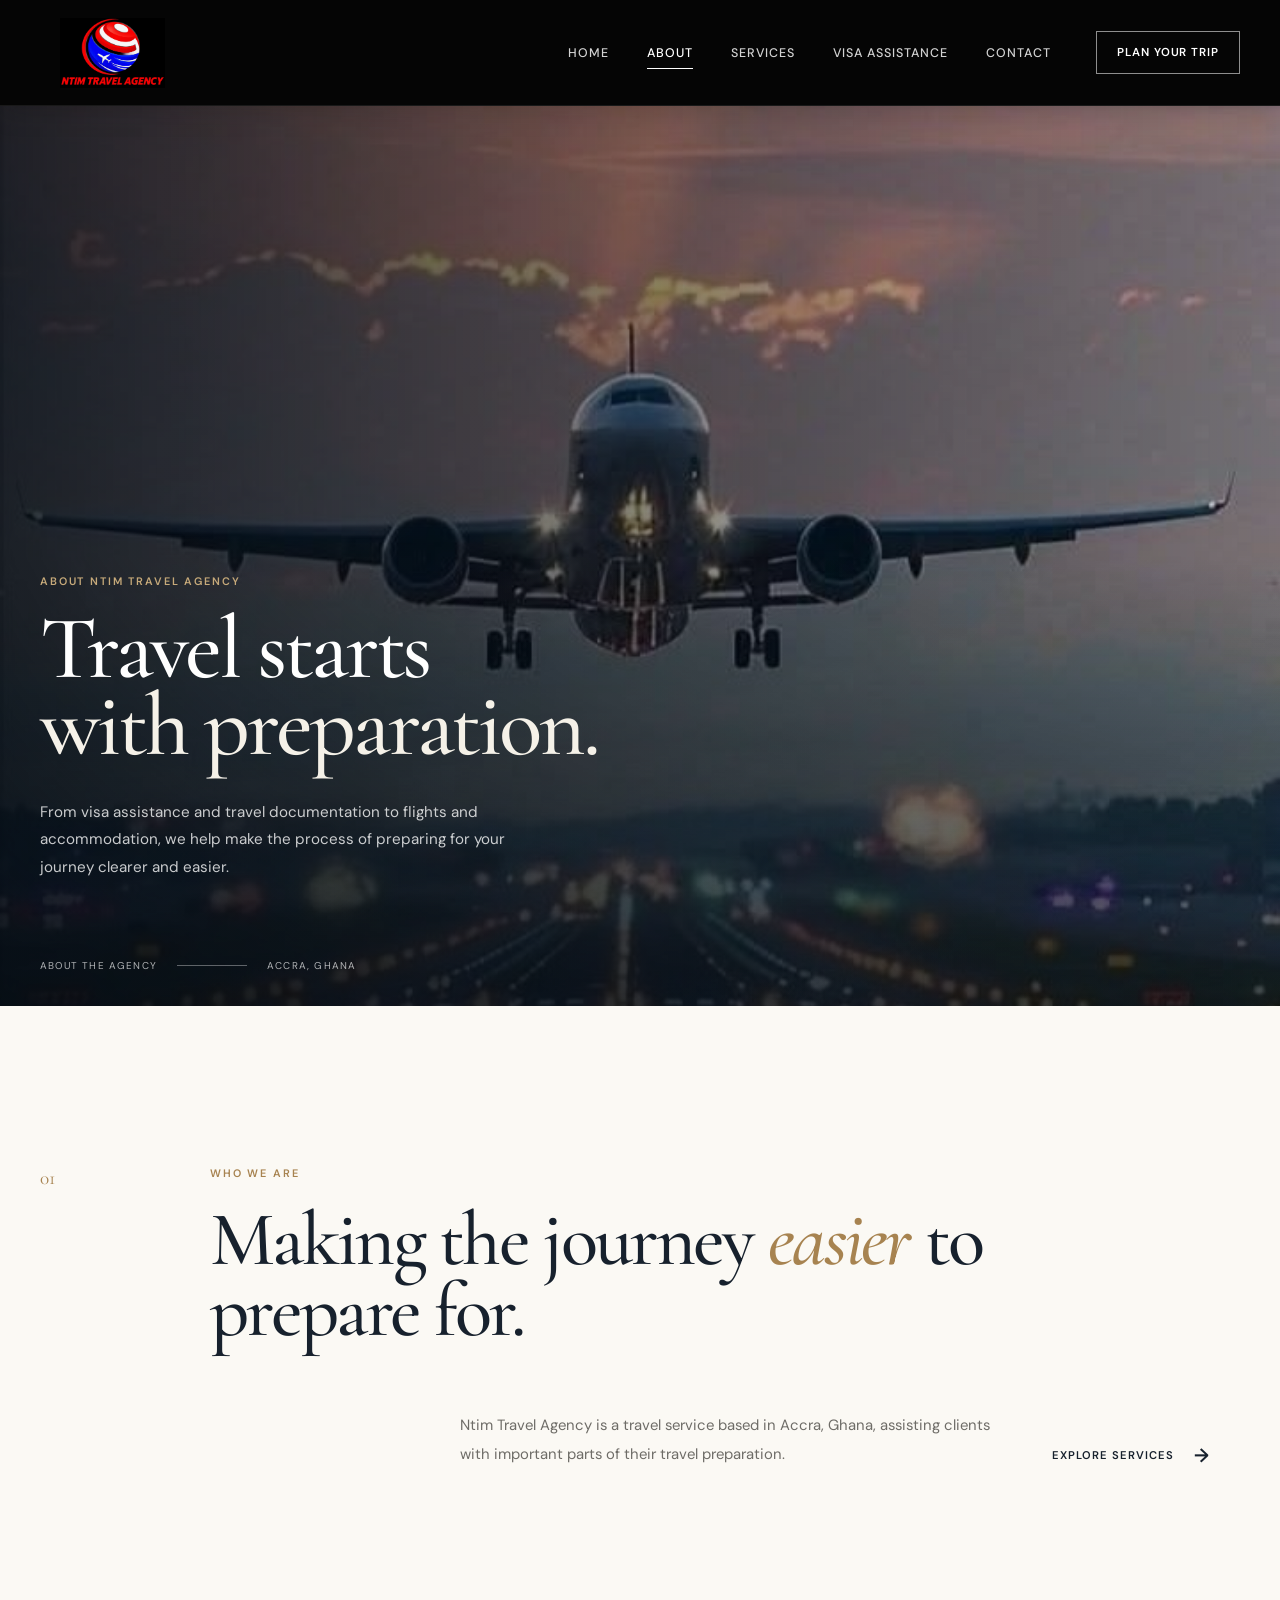
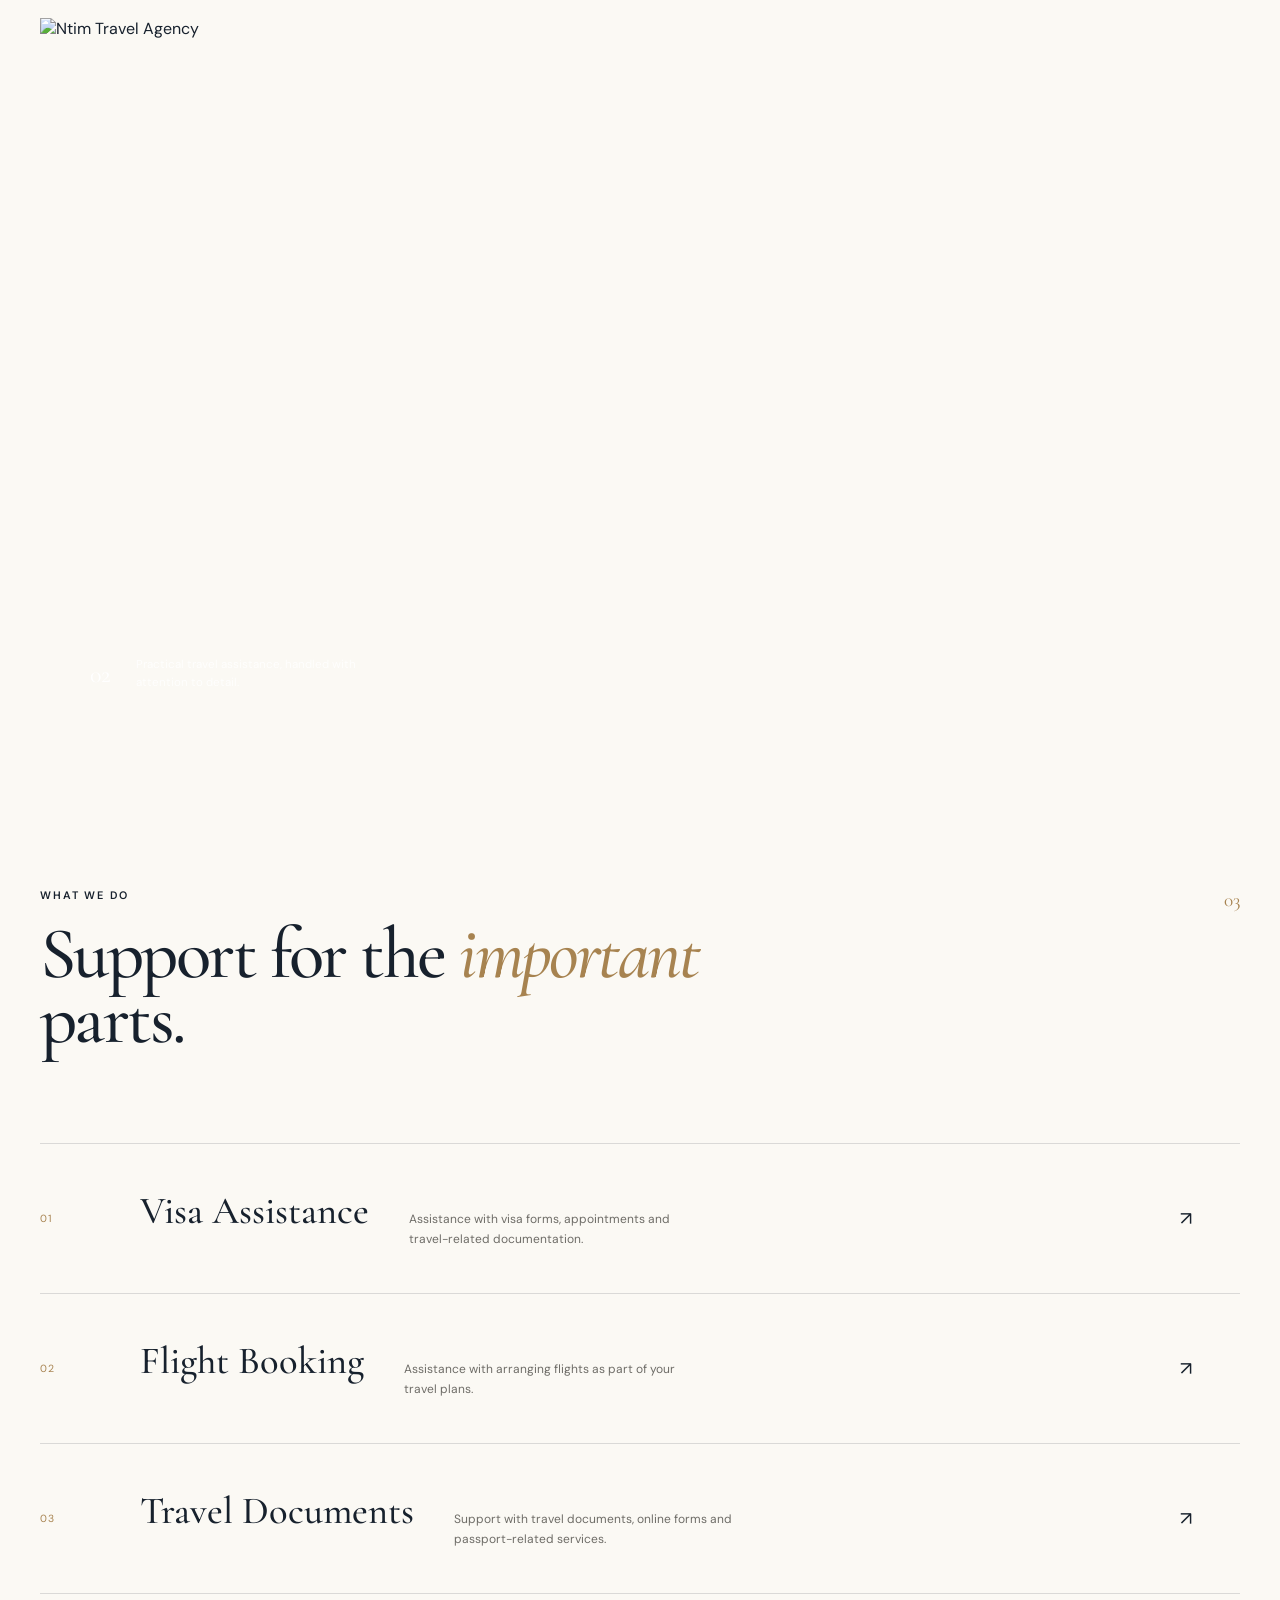
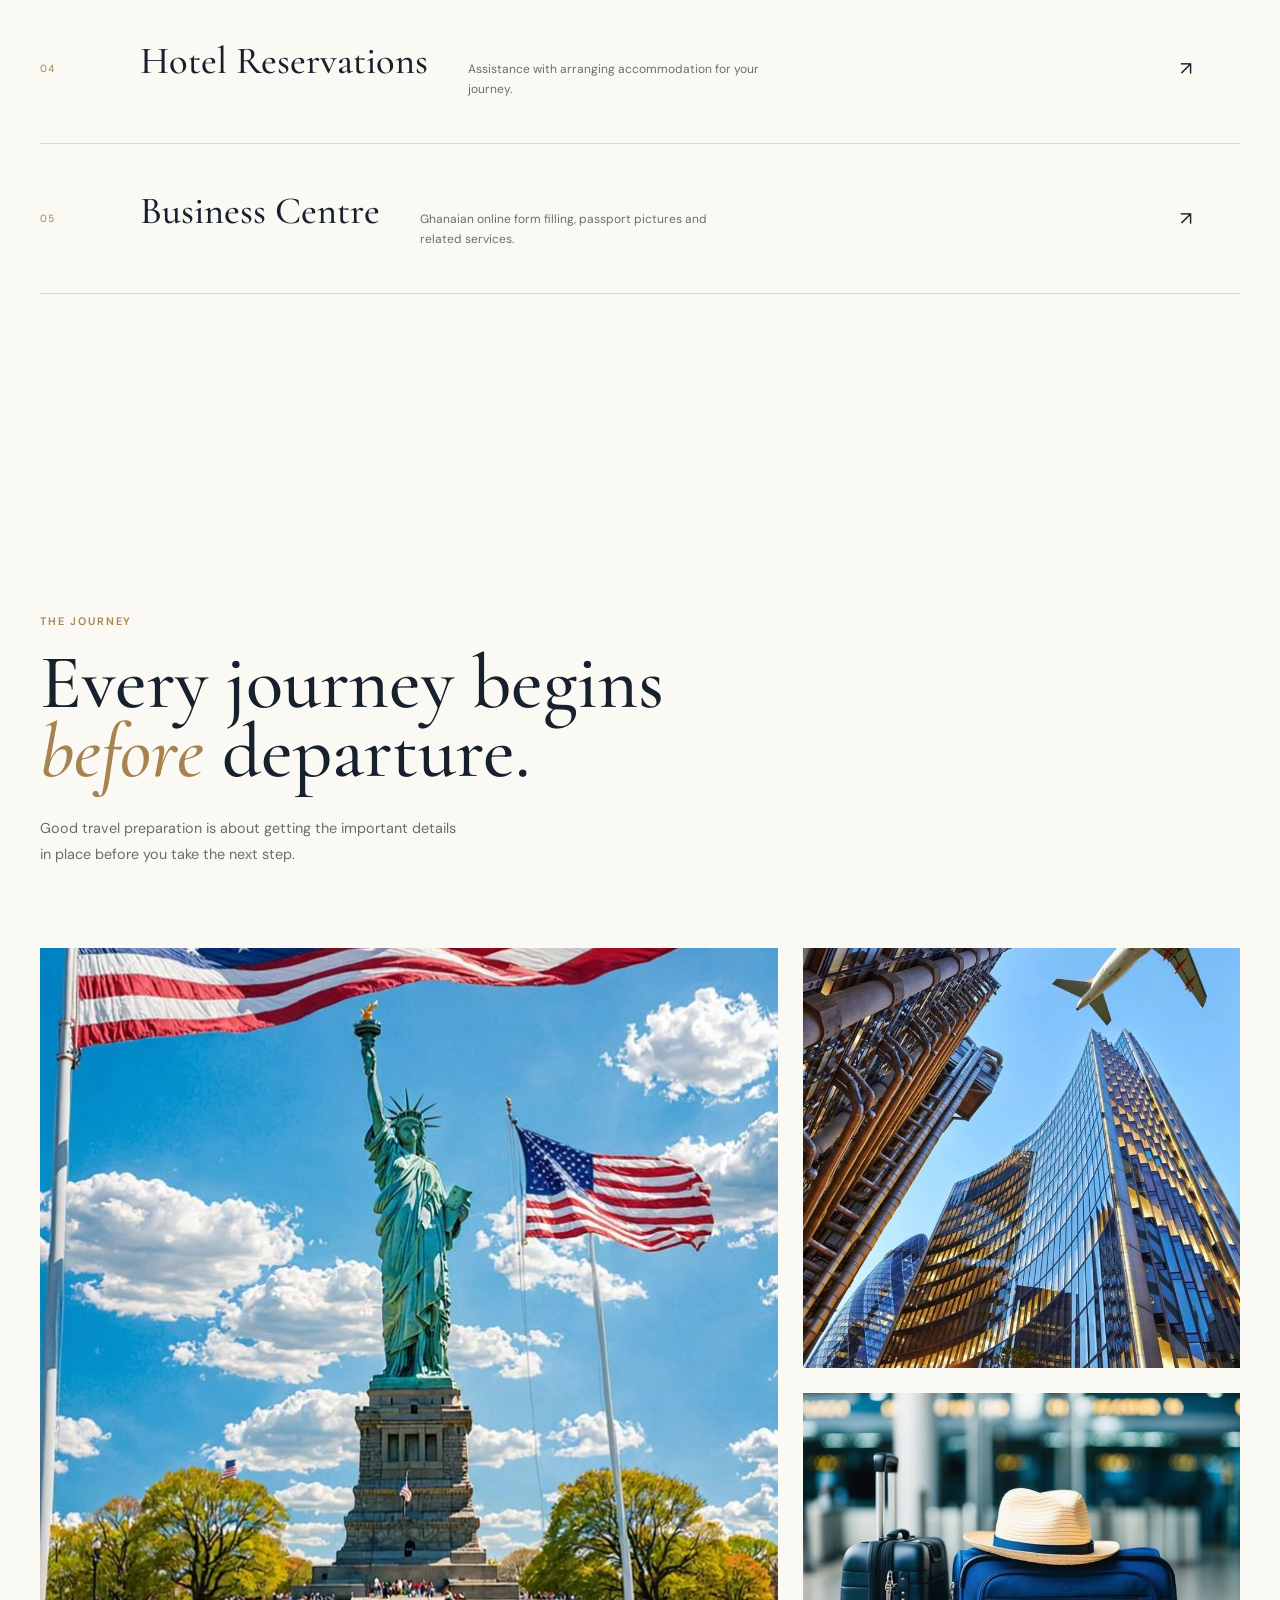
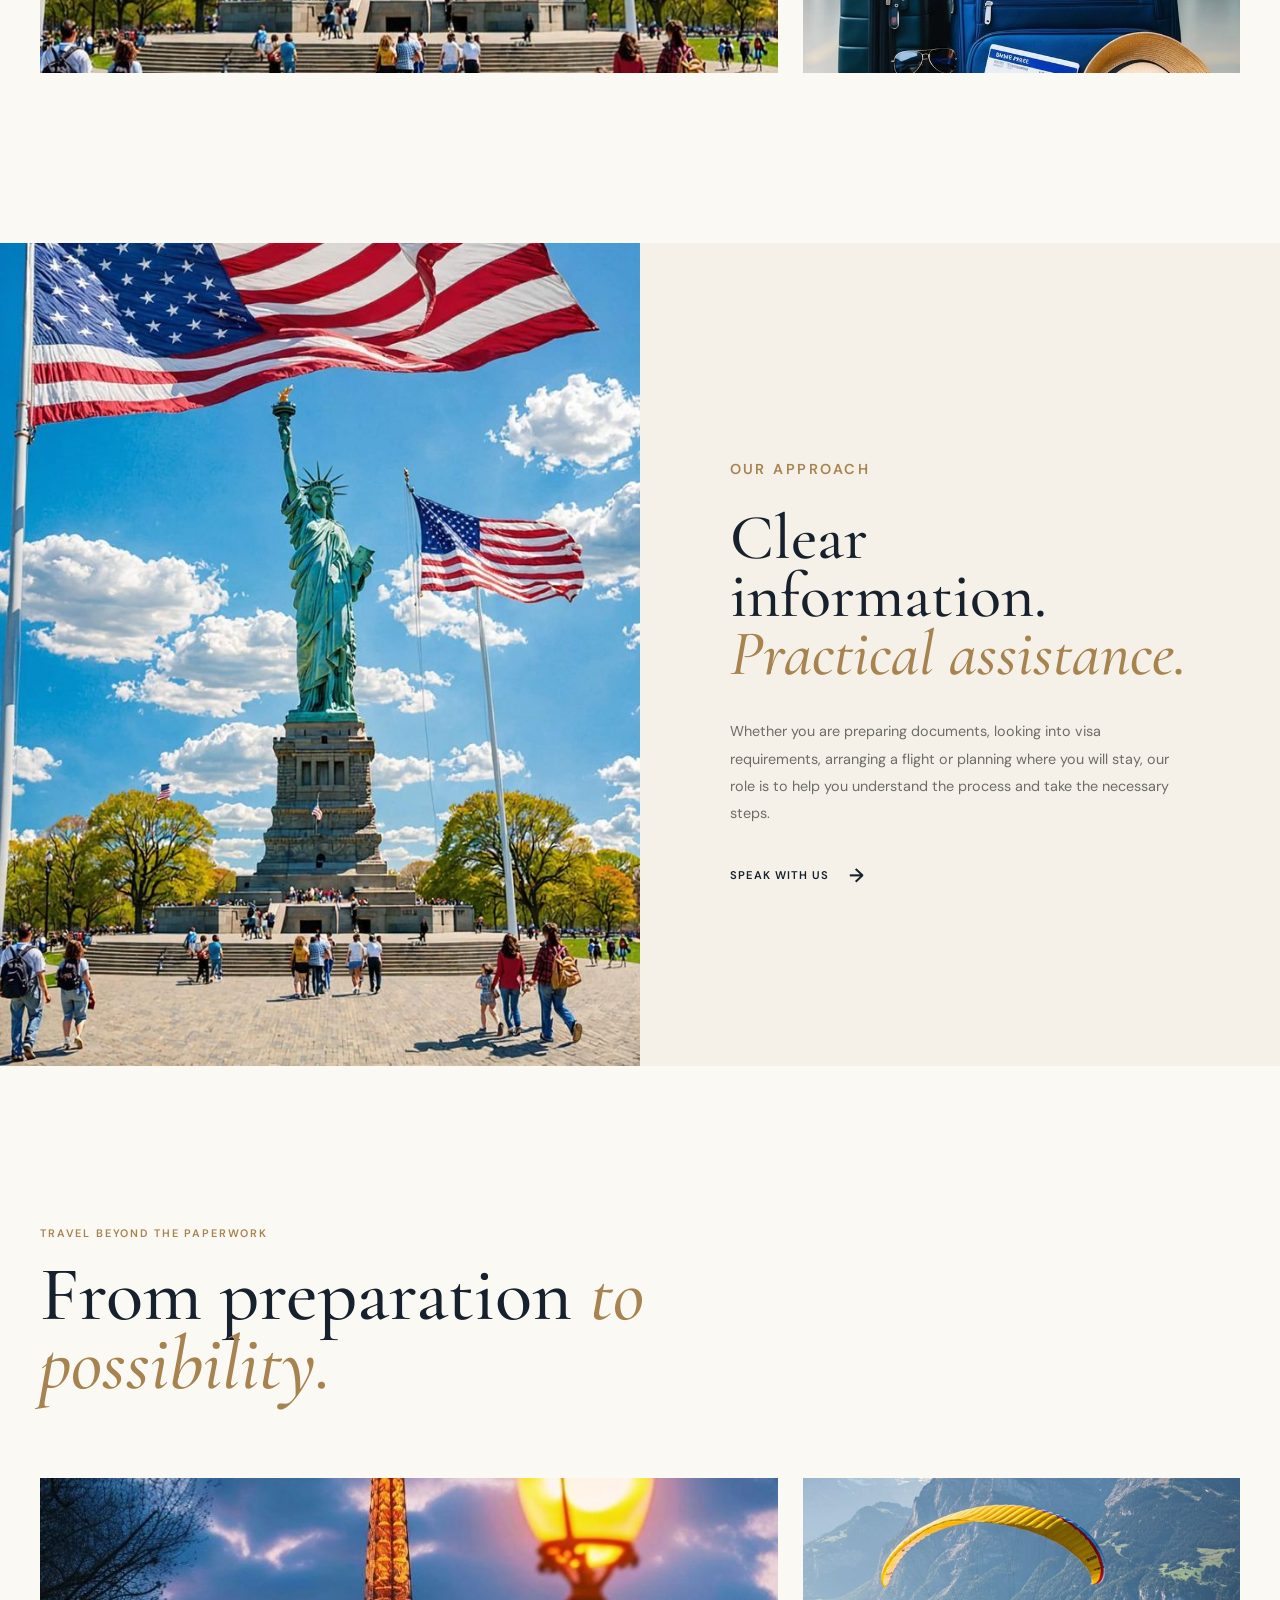
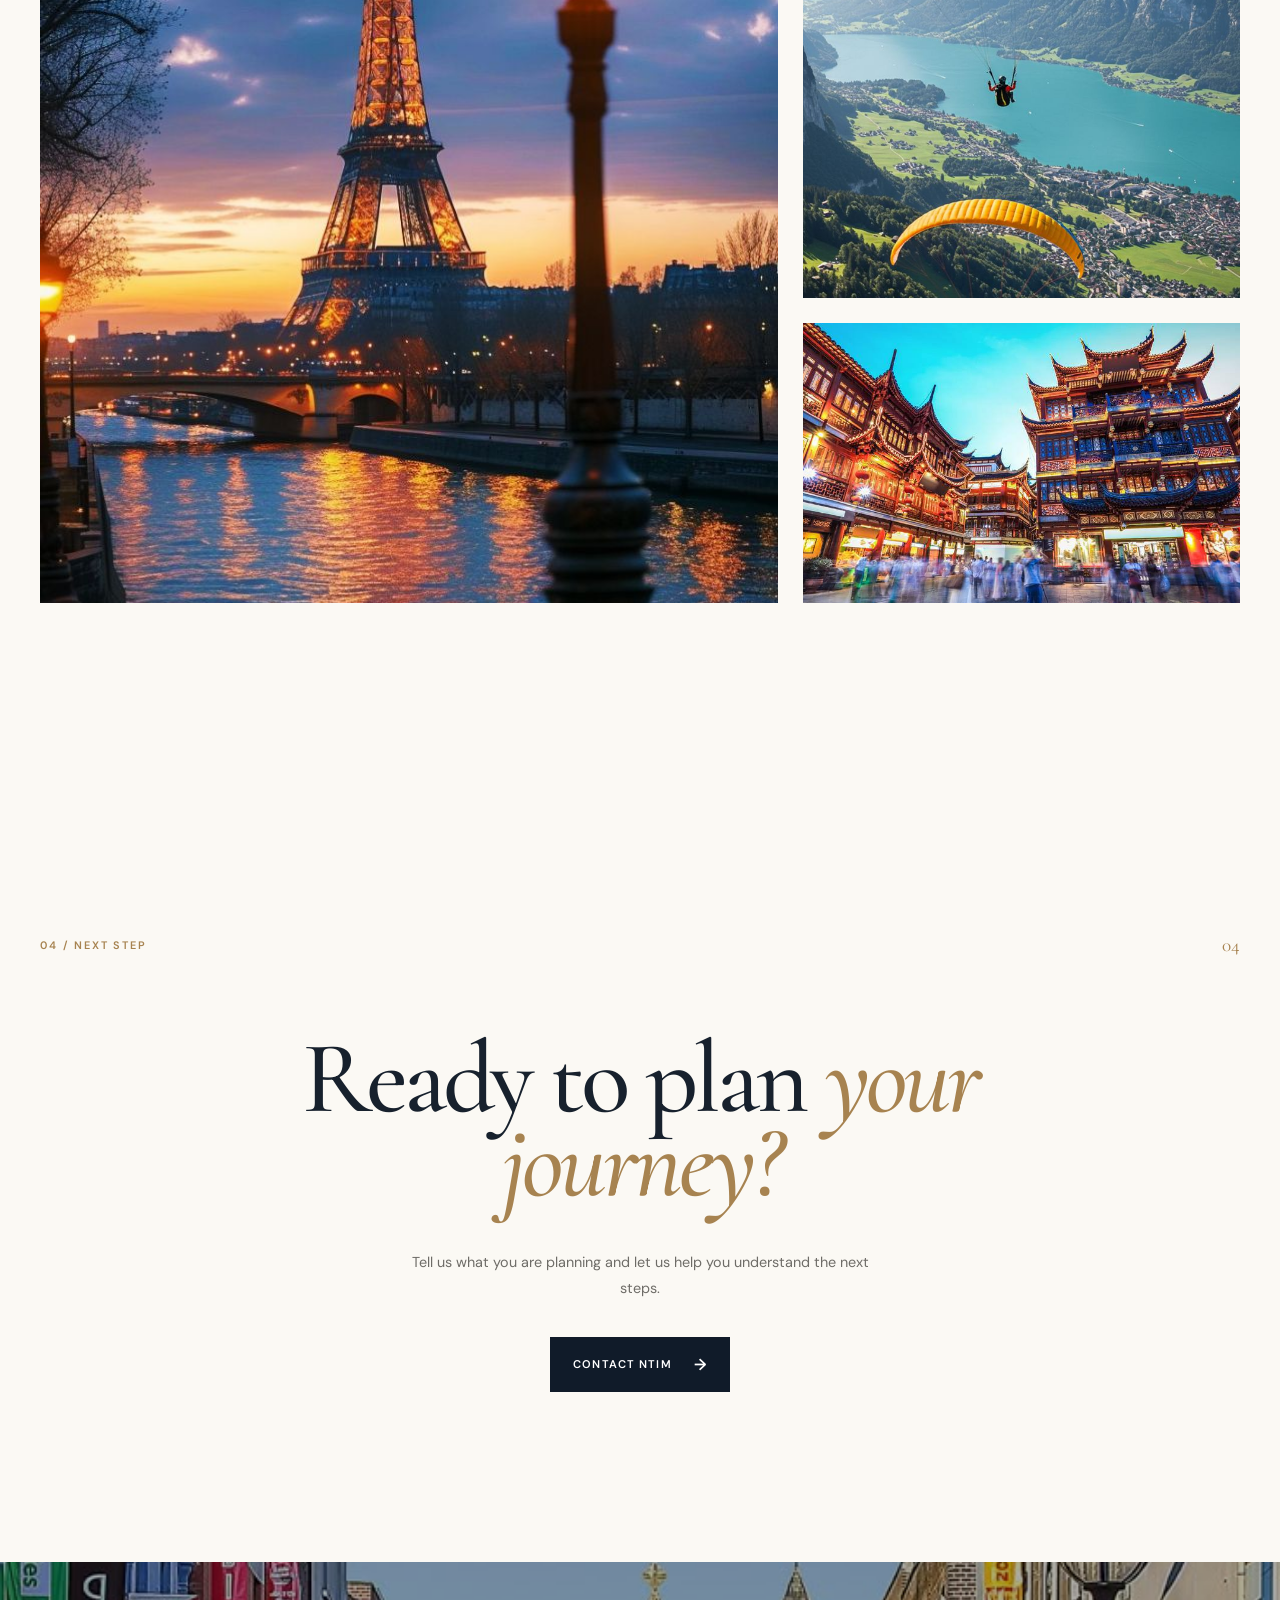
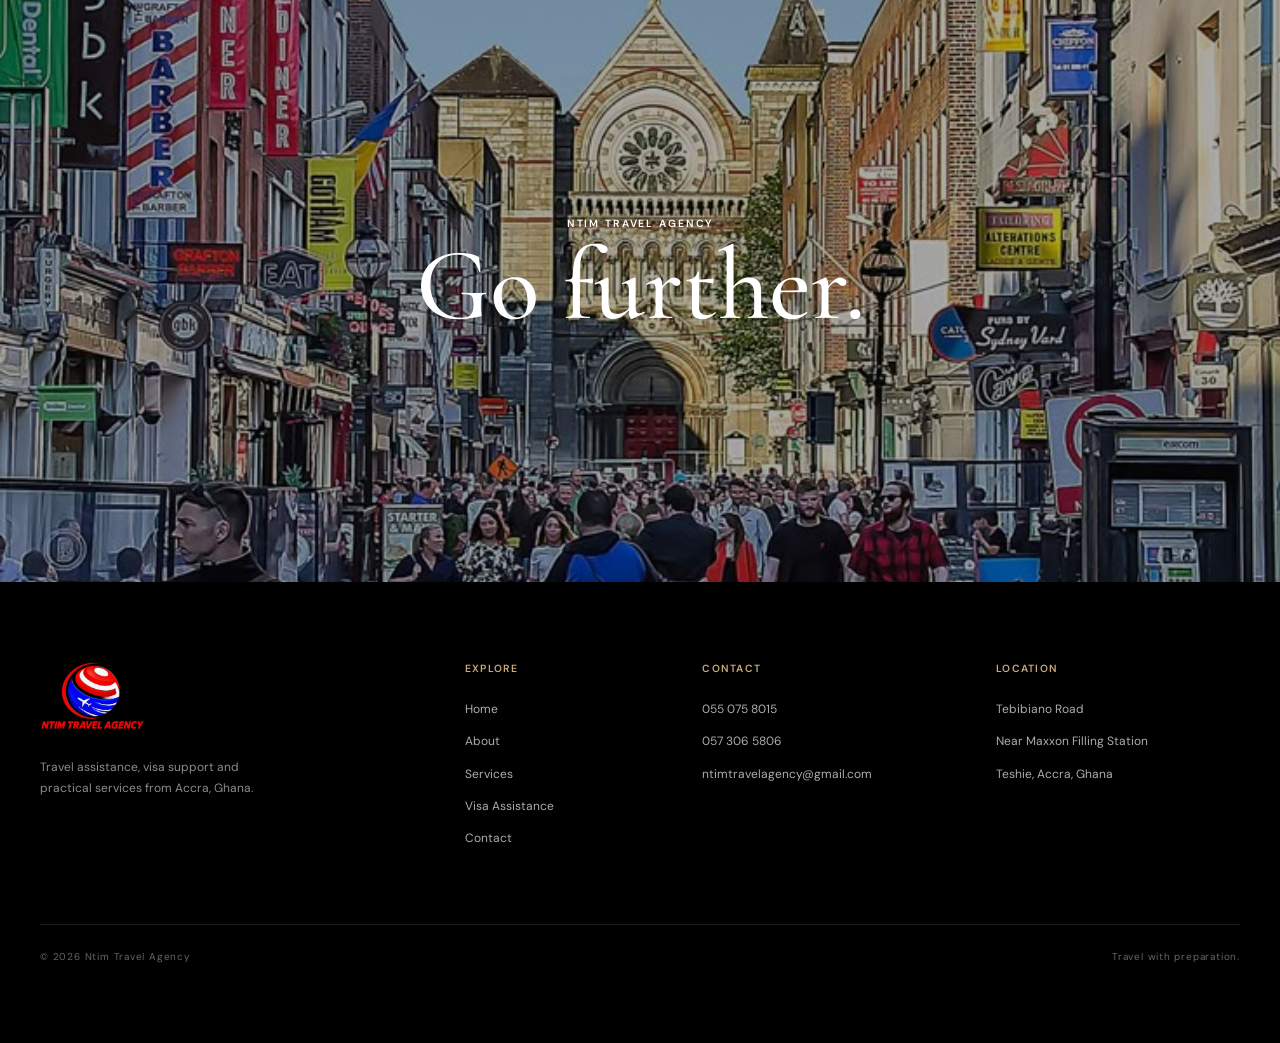
==== about.html @ acdc8b40 "COMMIT INITIAL COMMIT" ====
<!DOCTYPE html>
<html lang="en">
<head>
    <meta charset="UTF-8">
    <meta
        name="viewport"
        content="width=device-width, initial-scale=1.0"
    >

    <meta
        name="description"
        content="Learn more about Ntim Travel Agency and the travel, visa assistance and documentation services we provide from Accra, Ghana."
    >

    <title>About | Ntim Travel Agency</title>

    <!-- Google Fonts -->
    <link rel="preconnect" href="https://fonts.googleapis.com">
    <link rel="preconnect" href="https://fonts.gstatic.com" crossorigin>

    <link
        href="https://fonts.googleapis.com/css2?family=Cormorant+Garamond:ital,wght@0,400;0,500;0,600;1,400;1,500&family=DM+Sans:wght@400;500;600&display=swap"
        rel="stylesheet"
    >

    <link rel="stylesheet" href="style.css">
</head>

<body>

   

    <!-- =========================================
         HEADER
    ========================================== -->
    <header class="site-header">

        <div class="header-inner">

            <a href="index.html" class="brand">
                <img
                    src="images/logo.jpg"
                    alt="Ntim Travel Agency"
                >
            </a>

            <nav class="desktop-nav">

                <a href="index.html">
                    Home
                </a>

                <a href="about.html" class="active">
                    About
                </a>

                <a href="services.html">
                    Services
                </a>

                <a href="visa.html">
                    Visa Assistance
                </a>

                <a href="contact.html">
                    Contact
                </a>

            </nav>

            <a
                href="contact.html"
                class="header-cta"
            >
                Plan Your Trip
            </a>

            <button
                class="menu-toggle"
                type="button"
                aria-label="Open navigation"
            >
                <span></span>
                <span></span>
            </button>

        </div>


        <!-- MOBILE MENU -->
        <div class="mobile-menu">

            <div class="mobile-menu-top">

                <span>
                    NTIM TRAVEL AGENCY
                </span>

                <button
                    class="menu-close"
                    type="button"
                    aria-label="Close navigation"
                >
                    ×
                </button>

            </div>

            <nav>

                <a href="index.html">
                    Home
                </a>

                <a href="about.html" class="active">
                    About
                </a>

                <a href="services.html">
                    Services
                </a>

                <a href="visa.html">
                    Visa Assistance
                </a>

                <a href="contact.html">
                    Contact
                </a>

            </nav>

            <div class="mobile-menu-bottom">

                <span>
                    Accra, Ghana
                </span>

                <a href="tel:+233550758015">
                    055 075 8015
                </a>

            </div>

        </div>

    </header>


    <main>


        <!-- =========================================
             ABOUT HERO
        ========================================== -->
        <section class="hero about-hero">

            <div class="hero-image">

                <img
                    src="images/journey.jpg"
                    alt="Travel experience"
                >

            </div>

            <div class="hero-overlay"></div>

            <div class="hero-content">

                <p class="eyebrow">
                    ABOUT NTIM TRAVEL AGENCY
                </p>

                <h1>
                    Travel starts
                    <span>with preparation.</span>
                </h1>

                <p class="hero-description">
                    From visa assistance and travel documentation
                    to flights and accommodation, we help make
                    the process of preparing for your journey
                    clearer and easier.
                </p>

            </div>

            <div class="hero-footer">

                <span>
                    About the Agency
                </span>

                <div class="hero-line"></div>

                <span>
                    Accra, Ghana
                </span>

            </div>

        </section>


        <!-- =========================================
             INTRODUCTION
        ========================================== -->
        <section class="section intro">

            <div class="section-number">
                01
            </div>

            <div class="intro-content">

                <p class="eyebrow">
                    WHO WE ARE
                </p>

                <h2>
                    Making the journey
                    <em>easier</em> to prepare for.
                </h2>

                <div class="intro-bottom">

                    <p>
                        Ntim Travel Agency is a travel service
                        based in Accra, Ghana, assisting clients
                        with important parts of their travel
                        preparation.
                    </p>

                    <a
                        href="services.html"
                        class="arrow-link"
                    >
                        Explore Services
                        <span>→</span>
                    </a>

                </div>

            </div>

        </section>


        <!-- =========================================
             LARGE IMAGE
        ========================================== -->
        <section class="section">

            <div class="image-feature">

                <div class="image-feature-image">

                    <img
                        src="images/photo-02.jpg"
                        alt="Ntim Travel Agency"
                        loading="lazy"
                    >

                </div>

                <div class="image-feature-caption">

                    <span>
                        02
                    </span>

                    <p>
                        Practical travel assistance,
                        handled with attention to detail.
                    </p>

                </div>

            </div>

        </section>


        <!-- =========================================
             WHAT WE DO
        ========================================== -->
        <section class="section services-section">

            <div class="services-heading">

                <div>

                    <p class="eyebrow">
                        WHAT WE DO
                    </p>

                    <h2>
                        Support for the
                        <em>important</em> parts.
                    </h2>

                </div>

                <div class="section-number">
                    03
                </div>

            </div>


            <div class="services-list">


                <a
                    href="visa.html"
                    class="service-row"
                >

                    <span class="service-number">
                        01
                    </span>

                    <div class="service-name">

                        <h3>
                            Visa Assistance
                        </h3>

                        <p>
                            Assistance with visa forms,
                            appointments and travel-related
                            documentation.
                        </p>

                    </div>

                    <span class="service-arrow">
                        ↗
                    </span>

                </a>


                <a
                    href="services.html"
                    class="service-row"
                >

                    <span class="service-number">
                        02
                    </span>

                    <div class="service-name">

                        <h3>
                            Flight Booking
                        </h3>

                        <p>
                            Assistance with arranging flights
                            as part of your travel plans.
                        </p>

                    </div>

                    <span class="service-arrow">
                        ↗
                    </span>

                </a>


                <a
                    href="services.html"
                    class="service-row"
                >

                    <span class="service-number">
                        03
                    </span>

                    <div class="service-name">

                        <h3>
                            Travel Documents
                        </h3>

                        <p>
                            Support with travel documents,
                            online forms and passport-related
                            services.
                        </p>

                    </div>

                    <span class="service-arrow">
                        ↗
                    </span>

                </a>


                <a
                    href="services.html"
                    class="service-row"
                >

                    <span class="service-number">
                        04
                    </span>

                    <div class="service-name">

                        <h3>
                            Hotel Reservations
                        </h3>

                        <p>
                            Assistance with arranging
                            accommodation for your journey.
                        </p>

                    </div>

                    <span class="service-arrow">
                        ↗
                    </span>

                </a>


                <a
                    href="services.html"
                    class="service-row"
                >

                    <span class="service-number">
                        05
                    </span>

                    <div class="service-name">

                        <h3>
                            Business Centre
                        </h3>

                        <p>
                            Ghanaian online form filling,
                            passport pictures and related
                            services.
                        </p>

                    </div>

                    <span class="service-arrow">
                        ↗
                    </span>

                </a>

            </div>

        </section>


        <!-- =========================================
             PHOTO STORY
        ========================================== -->
        <section class="section photo-story">

            <div class="photo-story-heading">

                <p class="eyebrow">
                    THE JOURNEY
                </p>

                <h2>
                    Every journey begins
                    <em>before</em> departure.
                </h2>

                <p>
                    Good travel preparation is about getting
                    the important details in place before you
                    take the next step.
                </p>

            </div>


            <div class="photo-grid">

                <div class="photo-item photo-large">

                    <img
                        src="images/destination.jpg"
                        alt="Travel destination"
                        loading="lazy"
                    >

                </div>


                <div class="photo-item photo-wide">

                    <img
                        src="images/aesthetic plabe.jpg"
                        alt="Travel experience"
                        loading="lazy"
                    >

                </div>


                <div class="photo-item">

                    <img
                        src="images/preparation.jpg"
                        alt="Travel preparation"
                        loading="lazy"
                    >

                </div>

            </div>

        </section>


        <!-- =========================================
             AGENCY STORY
        ========================================== -->
        <section class="about-strip">

            <div class="about-strip-image">

                <img
                    src="images/destination.jpg"
                    alt="Travel destination"
                    loading="lazy"
                >

            </div>

            <div class="about-strip-content">

                <p class="eyebrow">
                    OUR APPROACH
                </p>

                <h2>
                    Clear information.
                    <em>Practical assistance.</em>
                </h2>

                <p>
                    Whether you are preparing documents,
                    looking into visa requirements, arranging
                    a flight or planning where you will stay,
                    our role is to help you understand the
                    process and take the necessary steps.
                </p>

                <a
                    href="contact.html"
                    class="arrow-link"
                >
                    Speak With Us
                    <span>→</span>
                </a>

            </div>

        </section>


        <!-- =========================================
             MORE PHOTOGRAPHY
        ========================================== -->
        <section class="section photo-story">

            <div class="photo-story-heading">

                <p class="eyebrow">
                    TRAVEL BEYOND THE PAPERWORK
                </p>

                <h2>
                    From preparation
                    <em>to possibility.</em>
                </h2>

            </div>


            <div class="photo-grid">

                <div class="photo-item photo-large">

                    <img
                        src="images/france dest.jpg"
                        alt="Travel destination"
                        loading="lazy"
                    >

                </div>


                <div class="photo-item photo-wide">

                    <img
                        src="images/Adventure Sports exp.jpg"
                        alt="Travel experience"
                        loading="lazy"
                    >

                </div>


                <div class="photo-item">

                    <img
                        src="images/china.jpg"
                        alt="Travel destination"
                        loading="lazy"
                    >

                </div>

            </div>

        </section>


        <!-- =========================================
             CONTACT CTA
        ========================================== -->
        <section class="section contact-cta">

            <div class="contact-cta-top">

                <p class="eyebrow">
                    04 / NEXT STEP
                </p>

                <div class="section-number">
                    04
                </div>

            </div>

            <h2>
                Ready to plan
                <em>your journey?</em>
            </h2>

            <p>
                Tell us what you are planning and let us
                help you understand the next steps.
            </p>

            <a
                href="contact.html"
                class="button button-dark"
            >
                Contact Ntim
                <span>→</span>
            </a>

        </section>


        <!-- =========================================
             FINAL IMAGE
        ========================================== -->
        <section class="final-image">

            <img
                src="images/dest streets.jpg"
                alt="Travel destination"
                loading="lazy"
            >

            <div class="final-image-text">

                <span>
                    NTIM TRAVEL AGENCY
                </span>

                <strong>
                    Go further.
                </strong>

            </div>

        </section>

    </main>


    <!-- =========================================
         FOOTER
    ========================================== -->
    <footer class="site-footer">

        <div class="footer-main">


            <div class="footer-brand">

                <img
                    src="images/logo.jpg"
                    alt="Ntim Travel Agency"
                >

                <p>
                    Travel assistance, visa support and
                    practical services from Accra, Ghana.
                </p>

            </div>


            <div class="footer-column">

                <span>
                    Explore
                </span>

                <a href="index.html">
                    Home
                </a>

                <a href="about.html">
                    About
                </a>

                <a href="services.html">
                    Services
                </a>

                <a href="visa.html">
                    Visa Assistance
                </a>

                <a href="contact.html">
                    Contact
                </a>

            </div>


            <div class="footer-column">

                <span>
                    Contact
                </span>

                <a href="tel:+233550758015">
                    055 075 8015
                </a>

                <a href="tel:+233573065806">
                    057 306 5806
                </a>

                <a href="mailto:ntimtravelagency@gmail.com">
                    ntimtravelagency@gmail.com
                </a>

            </div>


            <div class="footer-column">

                <span>
                    Location
                </span>

                <p>
                    Tebibiano Road
                </p>

                <p>
                    Near Maxxon Filling Station
                </p>

                <p>
                    Teshie, Accra, Ghana
                </p>

            </div>

        </div>


        <div class="footer-bottom">

            <span>
                © 2026 Ntim Travel Agency
            </span>

            <span>
                Travel with preparation.
            </span>

        </div>

    </footer>


    <script src="script.js"></script>

</body>
</html>
---- style.css ----
/* =========================================================
   NTIM TRAVEL AGENCY
   CUSTOM EDITORIAL TRAVEL WEBSITE
========================================================= */


/* =========================================================
   ROOT
========================================================= */

:root {
    --navy: #101b29;
    --deep-navy: #07101b;

    --ivory: #f5f1e8;
    --cream: #fbf9f4;
    --white: #ffffff;

    --bronze: #a78350;
    --bronze-light: #c7aa7a;

    --text: #17212d;
    --muted: #6e6c67;

    --line: rgba(16, 27, 41, 0.14);

    --serif: "Cormorant Garamond", serif;
    --sans: "DM Sans", sans-serif;

    --container: 1280px;
}


/* =========================================================
   RESET
========================================================= */

* {
    margin: 0;
    padding: 0;
    box-sizing: border-box;
}

html {
    scroll-behavior: smooth;
}

body {
    font-family: var(--sans);
    background: var(--cream);
    color: var(--text);
    overflow-x: hidden;
}

body.menu-open {
    overflow: hidden;
}

img {
    display: block;
    width: 100%;
}

a {
    color: inherit;
    text-decoration: none;
}

button {
    font: inherit;
}

::selection {
    background: var(--navy);
    color: var(--white);
}


/* =========================================================
   PAGE LOADER
========================================================= */

.page-loader {
    position: fixed;
    inset: 0;
    z-index: 9999;

    display: grid;
    place-items: center;

    background: var(--navy);
    color: var(--white);

    transition:
        opacity 0.7s ease,
        visibility 0.7s ease;
}

.page-loader.hide {
    opacity: 0;
    visibility: hidden;
}

.loader-mark {
    font-family: var(--serif);
    font-size: 5rem;
    font-weight: 500;
}


/* =========================================================
   HEADER
========================================================= */

.site-header {
    position: sticky;
    top: 0;
    left: 0;

    width: 100%;
    z-index: 1000;

    background: #050505;
    color: var(--white);

    border-bottom: 1px solid rgba(255, 255, 255, 0.08);

    box-shadow:
        0 6px 25px rgba(0, 0, 0, 0.15);
}

.header-inner {
    width: min(
        calc(100% - 80px),
        var(--container)
    );

    min-height: 105px;

    margin: auto;

    display: flex;
    align-items: center;
    justify-content: space-between;
}


/* =========================================================
   BRAND / LOGO
========================================================= */

.brand {
    width: 145px;
    display: block;
    flex-shrink: 0;
}

.brand img {
    width: 100%;
    height: auto;
    max-height: 70px;
    object-fit: contain;
}


/* =========================================================
   DESKTOP NAVIGATION
========================================================= */

.desktop-nav {
    display: flex;
    align-items: center;

    gap: 38px;

    margin-left: auto;
    margin-right: 45px;
}

.desktop-nav a {
    position: relative;

    font-size: 0.78rem;
    font-weight: 500;

    letter-spacing: 0.08em;
    text-transform: uppercase;

    opacity: 0.82;

    transition: opacity 0.3s ease;
}

.desktop-nav a::after {
    content: "";

    position: absolute;

    left: 0;
    bottom: -8px;

    width: 0;
    height: 1px;

    background: var(--white);

    transition: width 0.3s ease;
}

.desktop-nav a:hover,
.desktop-nav a.active {
    opacity: 1;
}

.desktop-nav a:hover::after,
.desktop-nav a.active::after {
    width: 100%;
}


/* =========================================================
   HEADER CTA
========================================================= */

.header-cta {
    border: 1px solid rgba(255, 255, 255, 0.55);

    padding: 13px 20px;

    font-size: 0.72rem;
    font-weight: 600;

    letter-spacing: 0.08em;
    text-transform: uppercase;

    white-space: nowrap;

    transition:
        background 0.3s ease,
        color 0.3s ease;
}

.header-cta:hover {
    background: var(--white);
    color: var(--navy);
}


/* =========================================================
   HAMBURGER BUTTON
========================================================= */

.menu-toggle {
    display: none;

    width: 40px;
    height: 40px;

    border: 1px solid rgba(255, 255, 255, 0.4);

    background: transparent;

    align-items: center;
    justify-content: center;
    flex-direction: column;

    gap: 5px;

    cursor: pointer;
}

.menu-toggle span {
    display: block;

    width: 16px;
    height: 1px;

    background: var(--white);

    transition:
        transform 0.25s ease,
        opacity 0.25s ease;
}


/* =========================================================
   COMPACT MOBILE MENU
========================================================= */

.mobile-menu {
    position: fixed;

    top: 72px;
    right: 18px;

    width: min(
        290px,
        calc(100vw - 36px)
    );

    z-index: 200;

    background: var(--navy);
    color: var(--white);

    padding: 22px;

    border: 1px solid rgba(255, 255, 255, 0.12);

    box-shadow:
        0 20px 50px rgba(0, 0, 0, 0.3);

    opacity: 0;
    visibility: hidden;

    transform:
        translateY(-10px)
        scale(0.97);

    transform-origin: top right;

    transition:
        opacity 0.25s ease,
        visibility 0.25s ease,
        transform 0.25s ease;

    display: flex;
    flex-direction: column;
}

.mobile-menu.open {
    opacity: 1;
    visibility: visible;

    transform:
        translateY(0)
        scale(1);
}

.mobile-menu-top {
    display: flex;
    align-items: center;
    justify-content: space-between;

    padding-bottom: 18px;

    border-bottom:
        1px solid rgba(255, 255, 255, 0.12);

    font-size: 0.62rem;
    font-weight: 600;

    letter-spacing: 0.12em;
}

.menu-close {
    width: 28px;
    height: 28px;

    display: flex;
    align-items: center;
    justify-content: center;

    border:
        1px solid rgba(255, 255, 255, 0.25);

    background: transparent;
    color: var(--white);

    font-size: 1.1rem;
    line-height: 1;

    cursor: pointer;

    transition:
        background 0.2s ease,
        color 0.2s ease;
}

.menu-close:hover {
    background: var(--white);
    color: var(--navy);
}

.mobile-menu nav {
    margin: 18px 0;

    display: flex;
    flex-direction: column;
}

.mobile-menu nav a {
    padding: 13px 2px;

    border-bottom:
        1px solid rgba(255, 255, 255, 0.08);

    font-family: var(--sans);

    font-size: 0.78rem;
    font-weight: 500;

    letter-spacing: 0.05em;
    text-transform: uppercase;

    color: rgba(255, 255, 255, 0.85);

    transition:
        color 0.2s ease,
        padding-left 0.2s ease;
}

.mobile-menu nav a:hover,
.mobile-menu nav a.active {
    color: var(--white);
}

.mobile-menu nav a:hover {
    padding-left: 7px;
}

.mobile-menu-bottom {
    padding-top: 15px;

    display: flex;
    flex-direction: column;

    gap: 5px;

    font-size: 0.65rem;

    color: rgba(255, 255, 255, 0.5);
}

.mobile-menu-bottom a {
    color: var(--bronze-light);
}


/* =========================================================
   HERO
========================================================= */

.hero {
    position: relative;

    min-height: 100svh;

    display: flex;
    align-items: flex-end;

    color: var(--white);

    overflow: hidden;
}

.hero-image {
    position: absolute;
    inset: 0;
}

.hero-image img {
    width: 100%;
    height: 100%;

    object-fit: cover;

    transform: scale(1.03);

    animation:
        heroZoom 10s ease-out forwards;
}

@keyframes heroZoom {
    from {
        transform: scale(1.08);
    }

    to {
        transform: scale(1);
    }
}

.hero-overlay {
    position: absolute;
    inset: 0;

    background:
        linear-gradient(
            90deg,
            rgba(5, 12, 20, 0.83) 0%,
            rgba(5, 12, 20, 0.52) 45%,
            rgba(5, 12, 20, 0.15) 100%
        ),
        linear-gradient(
            0deg,
            rgba(5, 12, 20, 0.72),
            transparent 50%
        );
}

.hero-content {
    position: relative;
    z-index: 2;

    width: min(
        calc(100% - 80px),
        var(--container)
    );

    margin: 0 auto;

    padding-bottom: 125px;
}

.eyebrow {
    font-size: 0.68rem;
    font-weight: 600;

    letter-spacing: 0.17em;
    text-transform: uppercase;
}

.hero-content .eyebrow {
    color: var(--bronze-light);

    margin-bottom: 22px;
}

.hero h1 {
    max-width: 820px;

    font-family: var(--serif);

    font-size:
        clamp(4rem, 7vw, 7.5rem);

    font-weight: 500;

    line-height: 0.86;

    letter-spacing: -0.035em;
}

.hero h1 span {
    display: block;

    color: var(--ivory);
}

.hero-description {
    max-width: 480px;

    margin-top: 35px;

    font-size: 0.95rem;

    line-height: 1.8;

    color: rgba(255, 255, 255, 0.78);
}


/* =========================================================
   BUTTONS
========================================================= */

.hero-actions {
    display: flex;
    align-items: center;

    gap: 35px;

    margin-top: 38px;
}

.button {
    display: inline-flex;
    align-items: center;

    gap: 22px;

    padding: 17px 23px;

    font-size: 0.7rem;
    font-weight: 600;

    letter-spacing: 0.1em;
    text-transform: uppercase;

    transition:
        transform 0.3s ease,
        background 0.3s ease,
        color 0.3s ease;
}

.button span {
    font-size: 1rem;
}

.button:hover {
    transform: translateY(-3px);
}

.button-light {
    background: var(--white);
    color: var(--navy);
}

.button-dark {
    background: var(--navy);
    color: var(--white);
}

.text-link {
    display: inline-flex;
    align-items: center;

    gap: 14px;

    font-size: 0.7rem;
    font-weight: 600;

    letter-spacing: 0.1em;
    text-transform: uppercase;
}

.text-link span {
    font-size: 1rem;
}


/* =========================================================
   HERO FOOTER
========================================================= */

.hero-footer {
    position: absolute;

    bottom: 34px;
    left: 50%;

    transform: translateX(-50%);

    width: min(
        calc(100% - 80px),
        var(--container)
    );

    display: flex;
    align-items: center;

    gap: 20px;

    font-size: 0.62rem;

    letter-spacing: 0.12em;
    text-transform: uppercase;

    color: rgba(255, 255, 255, 0.68);
}

.hero-line {
    width: 70px;
    height: 1px;

    background:
        rgba(255, 255, 255, 0.35);
}


/* =========================================================
   GENERAL SECTION
========================================================= */

.section {
    width: min(
        calc(100% - 80px),
        var(--container)
    );

    margin: auto;
}

.section-number {
    font-family: var(--serif);

    font-size: 1.2rem;

    color: var(--bronze);
}


/* =========================================================
   INTRODUCTION
========================================================= */

.intro {
    padding-top: 160px;
    padding-bottom: 150px;

    display: grid;

    grid-template-columns: 120px 1fr;

    gap: 50px;
}

.intro-content {
    max-width: 1000px;
}

.intro-content .eyebrow {
    color: var(--bronze);

    margin-bottom: 25px;
}

.intro h2 {
    max-width: 950px;

    font-family: var(--serif);

    font-size:
        clamp(3.5rem, 6vw, 6.5rem);

    font-weight: 500;

    line-height: 0.92;

    letter-spacing: -0.035em;
}

.intro h2 em,
.services-section h2 em,
.visa-content h2 em,
.photo-story h2 em,
.about-strip h2 em,
.contact-cta h2 em {
    font-style: italic;

    color: var(--bronze);
}

.intro-bottom {
    max-width: 750px;

    margin-top: 65px;
    margin-left: auto;

    display: grid;

    grid-template-columns: 1fr auto;

    gap: 60px;

    align-items: end;
}

.intro-bottom p {
    color: var(--muted);

    font-size: 0.93rem;

    line-height: 1.9;
}

.arrow-link {
    display: inline-flex;
    align-items: center;

    gap: 20px;

    white-space: nowrap;

    font-size: 0.7rem;
    font-weight: 600;

    letter-spacing: 0.09em;
    text-transform: uppercase;
}

.arrow-link span {
    font-size: 1.2rem;

    transition:
        transform 0.3s ease;
}

.arrow-link:hover span {
    transform: translateX(6px);
}


/* =========================================================
   IMAGE FEATURE
========================================================= */

.image-feature {
    position: relative;

    width: 100%;
}

.image-feature-image {
    height: 720px;

    overflow: hidden;
}

.image-feature-image img {
    height: 100%;

    object-fit: cover;

    transition:
        transform 1s ease;
}

.image-feature:hover img {
    transform: scale(1.025);
}

.image-feature-caption {
    position: absolute;

    left: 50px;
    bottom: 45px;

    display: flex;
    align-items: center;

    gap: 25px;

    color: var(--white);
}

.image-feature-caption span {
    font-family: var(--serif);

    font-size: 1.5rem;
}

.image-feature-caption p {
    max-width: 230px;

    font-size: 0.72rem;

    line-height: 1.6;

    color: rgba(255, 255, 255, 0.82);
}


/* =========================================================
   SERVICES
========================================================= */

.services-section {
    padding-top: 150px;
    padding-bottom: 160px;
}

.services-heading {
    display: flex;
    justify-content: space-between;
    align-items: flex-start;

    margin-bottom: 90px;
}

.services-heading h2 {
    max-width: 780px;

    margin-top: 20px;

    font-family: var(--serif);

    font-size:
        clamp(3.5rem, 5.7vw, 6rem);

    font-weight: 500;

    line-height: 0.9;

    letter-spacing: -0.035em;
}

.services-list {
    border-top:
        1px solid var(--line);
}

.service-row {
    min-height: 150px;

    display: grid;

    grid-template-columns:
        100px
        1fr
        60px;

    align-items: center;

    border-bottom:
        1px solid var(--line);

    transition:
        padding 0.4s ease,
        background 0.4s ease;
}

.service-row:hover {
    padding-left: 25px;

    background: var(--ivory);
}

.service-number {
    font-size: 0.65rem;

    letter-spacing: 0.08em;

    color: var(--bronze);
}

.service-name {
    display: flex;
    align-items: baseline;

    gap: 40px;
}

.service-name h3 {
    font-family: var(--serif);

    font-size:
        clamp(2rem, 3vw, 3.2rem);

    font-weight: 500;
}

.service-name p {
    max-width: 300px;

    color: var(--muted);

    font-size: 0.75rem;

    line-height: 1.6;
}

.service-arrow {
    font-size: 1.2rem;

    transition:
        transform 0.3s ease;
}

.service-row:hover .service-arrow {
    transform:
        translate(5px, -5px);
}


/* =========================================================
   VISA FEATURE
========================================================= */

.visa-feature {
    display: grid;

    grid-template-columns:
        1fr
        1fr;

    background: var(--navy);

    color: var(--white);
}

.visa-image {
    min-height: 700px;
}

.visa-image img {
    width: 100%;
    height: 100%;

    object-fit: cover;
}

.visa-content {
    padding:
        100px
        clamp(40px, 7vw, 120px);

    display: flex;
    flex-direction: column;

    justify-content: center;
}

.visa-content .eyebrow {
    color: var(--bronze-light);

    margin-bottom: 25px;
}

.visa-content h2 {
    max-width: 620px;

    font-family: var(--serif);

    font-size:
        clamp(3.5rem, 5vw, 5.7rem);

    font-weight: 500;

    line-height: 0.9;
}

.visa-content > p {
    max-width: 480px;

    margin-top: 35px;

    color:
        rgba(255, 255, 255, 0.7);

    font-size: 0.9rem;

    line-height: 1.9;
}

.visa-destinations {
    display: flex;
    flex-wrap: wrap;

    gap: 9px;

    margin-top: 35px;
    margin-bottom: 40px;
}

.visa-destinations span {
    padding: 8px 12px;

    border:
        1px solid rgba(255, 255, 255, 0.2);

    font-size: 0.6rem;

    letter-spacing: 0.08em;
}

.visa-content .button {
    align-self: flex-start;

    background: var(--white);
    color: var(--navy);
}


/* =========================================================
   PHOTO STORY
========================================================= */

.photo-story {
    padding-top: 160px;
    padding-bottom: 170px;
}

.photo-story-heading {
    max-width: 650px;

    margin-bottom: 80px;
}

.photo-story-heading .eyebrow {
    color: var(--bronze);

    margin-bottom: 20px;
}

.photo-story-heading h2 {
    font-family: var(--serif);

    font-size:
        clamp(3.5rem, 6vw, 6rem);

    font-weight: 500;

    line-height: 0.9;
}

.photo-story-heading > p:last-child {
    max-width: 420px;

    margin-top: 30px;

    color: var(--muted);

    font-size: 0.9rem;

    line-height: 1.8;
}

.photo-grid {
    display: grid;

    grid-template-columns:
        1.35fr
        0.8fr;

    grid-template-rows:
        420px
        280px;

    gap: 25px;
}

.photo-item {
    overflow: hidden;
}

.photo-item img {
    width: 100%;
    height: 100%;

    object-fit: cover;

    transition:
        transform 0.8s ease;
}

.photo-item:hover img {
    transform: scale(1.04);
}

.photo-large {
    grid-row: span 2;
}

.photo-wide {
    grid-column: 2;
}


/* =========================================================
   ABOUT STRIP
========================================================= */

.about-strip {
    display: grid;

    grid-template-columns:
        1fr
        1fr;

    background: var(--ivory);
}

.about-strip-image {
    min-height: 650px;
}

.about-strip-image img {
    height: 100%;

    object-fit: cover;
}

.about-strip-content {
    padding:
        100px
        clamp(40px, 7vw, 120px);

    display: flex;
    flex-direction: column;

    justify-content: center;
}

.about-strip-content .eyebrow {
    color: var(--bronze);

    margin-bottom: 25px;
}

.about-strip h2 {
    max-width: 600px;

    font-family: var(--serif);

    font-size:
        clamp(3.2rem, 5vw, 5.4rem);

    font-weight: 500;

    line-height: 0.91;
}

.about-strip-content > p {
    max-width: 470px;

    margin-top: 35px;

    color: var(--muted);

    font-size: 0.9rem;

    line-height: 1.9;
}

.about-strip .arrow-link {
    margin-top: 35px;
}


/* =========================================================
   CONTACT CTA
========================================================= */

.contact-cta {
    padding-top: 160px;
    padding-bottom: 170px;

    text-align: center;
}

.contact-cta-top {
    display: flex;
    align-items: center;
    justify-content: space-between;

    margin-bottom: 80px;

    text-align: left;
}

.contact-cta-top .eyebrow {
    color: var(--bronze);
}

.contact-cta h2 {
    max-width: 950px;

    margin: auto;

    font-family: var(--serif);

    font-size:
        clamp(4rem, 8vw, 8.5rem);

    font-weight: 500;

    line-height: 0.82;

    letter-spacing: -0.04em;
}

.contact-cta > p {
    max-width: 490px;

    margin:
        45px
        auto
        35px;

    color: var(--muted);

    font-size: 0.9rem;

    line-height: 1.8;
}


/* =========================================================
   FINAL IMAGE
========================================================= */

.final-image {
    position: relative;

    height: 620px;

    overflow: hidden;
}

.final-image img {
    height: 100%;

    object-fit: cover;

    filter: brightness(0.68);
}

.final-image-text {
    position: absolute;

    inset: 0;

    display: flex;
    flex-direction: column;

    justify-content: center;
    align-items: center;

    color: var(--white);

    text-align: center;
}

.final-image-text span {
    font-size: 0.65rem;
    font-weight: 600;

    letter-spacing: 0.18em;
}

.final-image-text strong {
    margin-top: 15px;

    font-family: var(--serif);

    font-size:
        clamp(4rem, 8vw, 8rem);

    font-weight: 500;

    line-height: 0.8;
}


/* =========================================================
   FOOTER
========================================================= */

.site-footer {
    background: black;

    color: black;

    padding:
        80px
        max(
            40px,
            calc(
                (100vw - var(--container)) / 2
            )
        );
}

.footer-main {
    display: grid;

    grid-template-columns:
        2fr
        1fr
        1.3fr
        1.3fr;

    gap: 50px;

    padding-bottom: 75px;
}

.footer-brand img {
    width: 150px;

    max-height: 70px;

    object-fit: contain;

    object-position: left;
}

.footer-brand p {
    max-width: 250px;

    margin-top: 25px;

    color:
        rgba(255, 255, 255, 0.55);

    font-size: 0.75rem;

    line-height: 1.8;
}

.footer-column {
    display: flex;
    flex-direction: column;

    align-items: flex-start;

    gap: 12px;
}

.footer-column > span {
    margin-bottom: 12px;

    color: var(--bronze-light);

    font-size: 0.65rem;
    font-weight: 600;

    letter-spacing: 0.12em;

    text-transform: uppercase;
}

.footer-column a,
.footer-column p {
    color:
        rgba(255, 255, 255, 0.68);

    font-size: 0.75rem;

    line-height: 1.7;
}

.footer-column a:hover {
    color: var(--white);
}

.footer-bottom {
    padding-top: 25px;

    border-top:
        1px solid rgba(255, 255, 255, 0.12);

    display: flex;

    justify-content: space-between;

    color:
        rgba(255, 255, 255, 0.4);

    font-size: 0.62rem;

    letter-spacing: 0.08em;
}


/* =========================================================
   SCROLL REVEAL
========================================================= */

.intro-content,
.image-feature,
.service-row,
.visa-content,
.photo-item,
.about-strip-content,
.contact-cta {
    opacity: 0;

    transform:
        translateY(35px);

    transition:
        opacity 0.8s ease,
        transform 0.8s ease;
}

.intro-content.revealed,
.image-feature.revealed,
.service-row.revealed,
.visa-content.revealed,
.photo-item.revealed,
.about-strip-content.revealed,
.contact-cta.revealed {
    opacity: 1;

    transform:
        translateY(0);
}


/* =========================================================
   TABLET
========================================================= */

@media (max-width: 1000px) {

    .header-inner,
    .hero-content,
    .hero-footer,
    .section {
        width:
            min(
                calc(100% - 50px),
                var(--container)
            );
    }


    /* Navigation */

    .desktop-nav {
        gap: 22px;

        margin-right: 25px;
    }

    .desktop-nav a {
        font-size: 0.68rem;
    }

    .header-cta {
        display: none;
    }


    /* Intro */

    .intro {
        grid-template-columns:
            70px
            1fr;
    }


    /* Services */

    .service-name {
        gap: 20px;
    }


    /* Footer */

    .footer-main {
        grid-template-columns:
            1.5fr
            1fr
            1fr;
    }

    .footer-column:last-child {
        grid-column:
            2 / -1;
    }
}


/* =========================================================
   MOBILE
========================================================= */

@media (max-width: 760px) {


    /* -----------------------------------------------------
       HEADER
    ----------------------------------------------------- */

    .header-inner,
    .hero-content,
    .hero-footer,
    .section {
        width:
            calc(100% - 36px);
    }

    .header-inner {
        min-height: 82px;
    }

    .brand {
        width: 120px;
    }

    .desktop-nav {
        display: none;
    }

    .menu-toggle {
        display: flex;
    }


    /* -----------------------------------------------------
       MOBILE MENU
    ----------------------------------------------------- */

    .mobile-menu {
        top: 70px;

        right: 18px;

        width:
            min(
                285px,
                calc(100vw - 36px)
            );

        padding: 20px;
    }


    /* -----------------------------------------------------
       HERO
    ----------------------------------------------------- */

    .hero {
        min-height: 760px;
    }

    .hero-content {
        padding-bottom: 105px;
    }

    .hero-overlay {
        background:
            linear-gradient(
                90deg,
                rgba(5, 12, 20, 0.78),
                rgba(5, 12, 20, 0.28)
            ),
            linear-gradient(
                0deg,
                rgba(5, 12, 20, 0.8),
                transparent 55%
            );
    }

    .hero h1 {
        font-size:
            clamp(
                3.7rem,
                15vw,
                5.8rem
            );
    }

    .hero-description {
        max-width: 390px;

        font-size: 0.83rem;
    }

    .hero-actions {
        gap: 22px;

        flex-wrap: wrap;
    }

    .hero-footer {
        bottom: 22px;

        justify-content:
            space-between;

        font-size: 0.52rem;
    }

    .hero-line {
        display: none;
    }


    /* -----------------------------------------------------
       INTRO
    ----------------------------------------------------- */

    .intro {
        padding-top: 100px;
        padding-bottom: 100px;

        display: block;
    }

    .intro > .section-number {
        margin-bottom: 40px;
    }

    .intro h2 {
        font-size:
            clamp(
                3.3rem,
                14vw,
                5rem
            );
    }

    .intro-bottom {
        display: block;

        margin-top: 45px;
    }

    .intro-bottom p {
        font-size: 0.84rem;
    }

    .intro-bottom .arrow-link {
        margin-top: 30px;
    }


    /* -----------------------------------------------------
       IMAGE FEATURE
    ----------------------------------------------------- */

    .image-feature-image {
        height: 500px;
    }

    .image-feature-caption {
        left: 22px;
        bottom: 25px;
    }


    /* -----------------------------------------------------
       SERVICES
    ----------------------------------------------------- */

    .services-section {
        padding-top: 100px;
        padding-bottom: 100px;
    }

    .services-heading {
        margin-bottom: 55px;
    }

    .services-heading h2 {
        font-size:
            clamp(
                3.2rem,
                13vw,
                5rem
            );
    }

    .service-row {
        min-height: 120px;

        grid-template-columns:
            40px
            1fr
            30px;
    }

    .service-row:hover {
        padding-left: 0;
    }

    .service-name {
        display: block;
    }

    .service-name h3 {
        font-size: 1.9rem;
    }

    .service-name p {
        margin-top: 8px;

        font-size: 0.68rem;
    }


    /* -----------------------------------------------------
       VISA
    ----------------------------------------------------- */

    .visa-feature {
        grid-template-columns: 1fr;
    }

    .visa-image {
        min-height: 450px;
    }

    .visa-content {
        padding: 80px 25px;
    }

    .visa-content h2 {
        font-size:
            clamp(
                3.3rem,
                13vw,
                5rem
            );
    }


    /* -----------------------------------------------------
       PHOTO STORY
    ----------------------------------------------------- */

    .photo-story {
        padding-top: 100px;
        padding-bottom: 100px;
    }

    .photo-story-heading {
        margin-bottom: 50px;
    }

    .photo-story-heading h2 {
        font-size:
            clamp(
                3.4rem,
                14vw,
                5rem
            );
    }

    .photo-grid {
        display: flex;

        flex-direction: column;

        gap: 15px;
    }

    .photo-item {
        height: 360px;
    }

    .photo-small {
        height: 280px;
    }


    /* -----------------------------------------------------
       ABOUT
    ----------------------------------------------------- */

    .about-strip {
        grid-template-columns: 1fr;
    }

    .about-strip-image {
        min-height: 450px;
    }

    .about-strip-content {
        padding: 80px 25px;
    }

    .about-strip h2 {
        font-size:
            clamp(
                3.3rem,
                13vw,
                5rem
            );
    }


    /* -----------------------------------------------------
       CONTACT
    ----------------------------------------------------- */

    .contact-cta {
        padding-top: 100px;
        padding-bottom: 110px;
    }

    .contact-cta-top {
        margin-bottom: 55px;
    }

    .contact-cta h2 {
        font-size:
            clamp(
                3.8rem,
                15vw,
                6rem
            );
    }


    /* -----------------------------------------------------
       FINAL IMAGE
    ----------------------------------------------------- */

    .final-image {
        height: 480px;
    }

    .final-image-text strong {
        font-size:
            clamp(
                4rem,
                17vw,
                6rem
            );
    }


    /* -----------------------------------------------------
       FOOTER
    ----------------------------------------------------- */

    .site-footer {
        padding:
            60px
            18px
            30px;
    }

    .footer-main {
        grid-template-columns:
            1fr
            1fr;

        gap:
            50px
            25px;
    }

    .footer-brand {
        grid-column:
            1 / -1;
    }

    .footer-column:last-child {
        grid-column: auto;
    }

    .footer-bottom {
        gap: 20px;

        flex-direction: column;
    }
}


/* =========================================================
   SMALL PHONES
========================================================= */

@media (max-width: 420px) {

    .header-inner {
        min-height: 76px;
    }

    .brand {
        width: 110px;
    }

    .hero h1 {
        font-size: 3.55rem;
    }

    .hero-description {
        font-size: 0.8rem;
    }

    .button {
        padding:
            15px
            18px;
    }

    .service-name h3 {
        font-size: 1.7rem;
    }

    .mobile-menu {
        top: 64px;

        right: 12px;

        width:
            calc(100vw - 24px);
    }

    .final-image {
        height: 430px;
    }
}




/* =========================================================
   CONTACT PAGE
========================================================= */

.contact-hero {
    min-height: 88svh;
}

.contact-hero .hero-content {
    padding-bottom: 125px;
}

.contact-hero .hero-description {
    max-width: 500px;
}


/* =========================================================
   CONTACT DETAILS
========================================================= */

.contact-details {
    background: var(--ivory);
}

.contact-details-heading {
    width: min(100%, var(--container));
    margin: 0 auto 70px;
}

.contact-details-heading h2 {
    max-width: 700px;
    margin-top: 18px;
    font-family: var(--serif);
    font-size: clamp(3rem, 6vw, 6rem);
    font-weight: 500;
    line-height: 0.92;
    letter-spacing: -0.04em;
}

.contact-details-heading h2 em {
    font-style: italic;
    color: var(--bronze);
}

.contact-details-list {
    width: min(100%, var(--container));
    margin: auto;
    border-top: 1px solid var(--line);
}

.contact-detail-row {
    min-height: 145px;
    display: grid;
    grid-template-columns: 100px 1fr 40px;
    align-items: center;
    gap: 35px;
    border-bottom: 1px solid var(--line);
    transition:
        background 0.3s ease,
        padding-left 0.3s ease;
}

.contact-detail-row:hover {
    background: var(--cream);
    padding-left: 18px;
}

.contact-detail-number {
    font-size: 0.72rem;
    letter-spacing: 0.08em;
    color: var(--bronze);
}

.contact-detail-label {
    display: block;
    margin-bottom: 9px;
    font-size: 0.68rem;
    font-weight: 600;
    letter-spacing: 0.12em;
    text-transform: uppercase;
    color: var(--muted);
}

.contact-detail-row strong {
    font-family: var(--serif);
    font-size: clamp(1.7rem, 3vw, 2.7rem);
    font-weight: 500;
}

.contact-detail-arrow {
    font-size: 1.4rem;
    color: var(--bronze);
}


/* =========================================================
   CONTACT LOCATION
========================================================= */

.contact-location {
    display: grid;
    grid-template-columns: 1fr 1fr;
    min-height: 650px;
    background: var(--navy);
    color: var(--white);
}

.contact-location-image {
    min-height: 500px;
    overflow: hidden;
}

.contact-location-image img {
    width: 100%;
    height: 100%;
    object-fit: cover;
}

.contact-location-content {
    padding: 90px clamp(35px, 7vw, 110px);
    display: flex;
    flex-direction: column;
    justify-content: center;
    align-items: flex-start;
}

.contact-location-content h2 {
    max-width: 550px;
    margin: 20px 0 30px;
    font-family: var(--serif);
    font-size: clamp(3rem, 5vw, 5.5rem);
    font-weight: 500;
    line-height: 0.92;
    letter-spacing: -0.04em;
}

.contact-location-content h2 em {
    color: var(--bronze-light);
    font-style: italic;
}

.contact-location-content > p {
    max-width: 470px;
    margin-bottom: 40px;
    color: rgba(255,255,255,0.65);
    font-size: 0.9rem;
    line-height: 1.9;
}


/* =========================================================
   ENQUIRY
========================================================= */

.contact-enquiry {
    display: grid;
    grid-template-columns: 120px 1fr;
    gap: 50px;
    background: var(--cream);
}

.contact-enquiry-content {
    max-width: 900px;
}

.contact-enquiry-content h2 {
    max-width: 750px;
    margin: 18px 0 30px;
    font-family: var(--serif);
    font-size: clamp(3rem, 6vw, 6rem);
    font-weight: 500;
    line-height: 0.92;
    letter-spacing: -0.04em;
}

.contact-enquiry-content h2 em {
    color: var(--bronze);
    font-style: italic;
}

.contact-enquiry-content > p {
    max-width: 620px;
    color: var(--muted);
    font-size: 0.9rem;
    line-height: 1.9;
}

.enquiry-points {
    margin-top: 55px;
    border-top: 1px solid var(--line);
}

.enquiry-points > div {
    display: flex;
    align-items: center;
    gap: 30px;
    padding: 22px 0;
    border-bottom: 1px solid var(--line);
}

.enquiry-points span {
    font-size: 0.68rem;
    color: var(--bronze);
}

.enquiry-points p {
    font-size: 0.82rem;
}


/* =========================================================
   CONTACT BUTTONS
========================================================= */

.contact-buttons {
    display: flex;
    flex-wrap: wrap;
    gap: 15px;
}

.button-outline {
    display: inline-flex;
    align-items: center;
    gap: 20px;
    padding: 17px 25px;
    border: 1px solid var(--navy);
    background: transparent;
    color: var(--navy);
    font-size: 0.72rem;
    font-weight: 600;
    letter-spacing: 0.08em;
    text-transform: uppercase;
    transition:
        background 0.3s ease,
        color 0.3s ease;
}

.button-outline:hover {
    background: var(--navy);
    color: var(--white);
}


/* =========================================================
   CONTACT RESPONSIVE
========================================================= */

@media (max-width: 1000px) {

    .contact-location {
        grid-template-columns: 1fr;
    }

    .contact-location-image {
        min-height: 500px;
    }

}


@media (max-width: 760px) {

    .contact-hero {
        min-height: 78svh;
    }

    .contact-hero .hero-content {
        padding-bottom: 105px;
    }

    .contact-detail-row {
        min-height: 125px;
        grid-template-columns: 45px 1fr 25px;
        gap: 15px;
    }

    .contact-detail-row strong {
        font-size: 1.5rem;
    }

    .contact-location-content {
        padding: 75px 25px;
    }

    .contact-enquiry {
        grid-template-columns: 1fr;
        gap: 30px;
    }

    .contact-enquiry .section-number {
        order: -1;
    }

}


@media (max-width: 420px) {

    .contact-hero {
        min-height: 75svh;
    }

    .contact-hero .hero-content {
        padding-bottom: 90px;
    }

    .contact-detail-row {
        grid-template-columns: 35px 1fr 20px;
    }

    .contact-detail-row strong {
        font-size: 1.25rem;
    }

    .contact-location-image {
        min-height: 380px;
    }

    .contact-buttons {
        flex-direction: column;
        align-items: stretch;
    }

    .contact-buttons .button,
    .contact-buttons .button-outline {
        justify-content: space-between;
    }

}
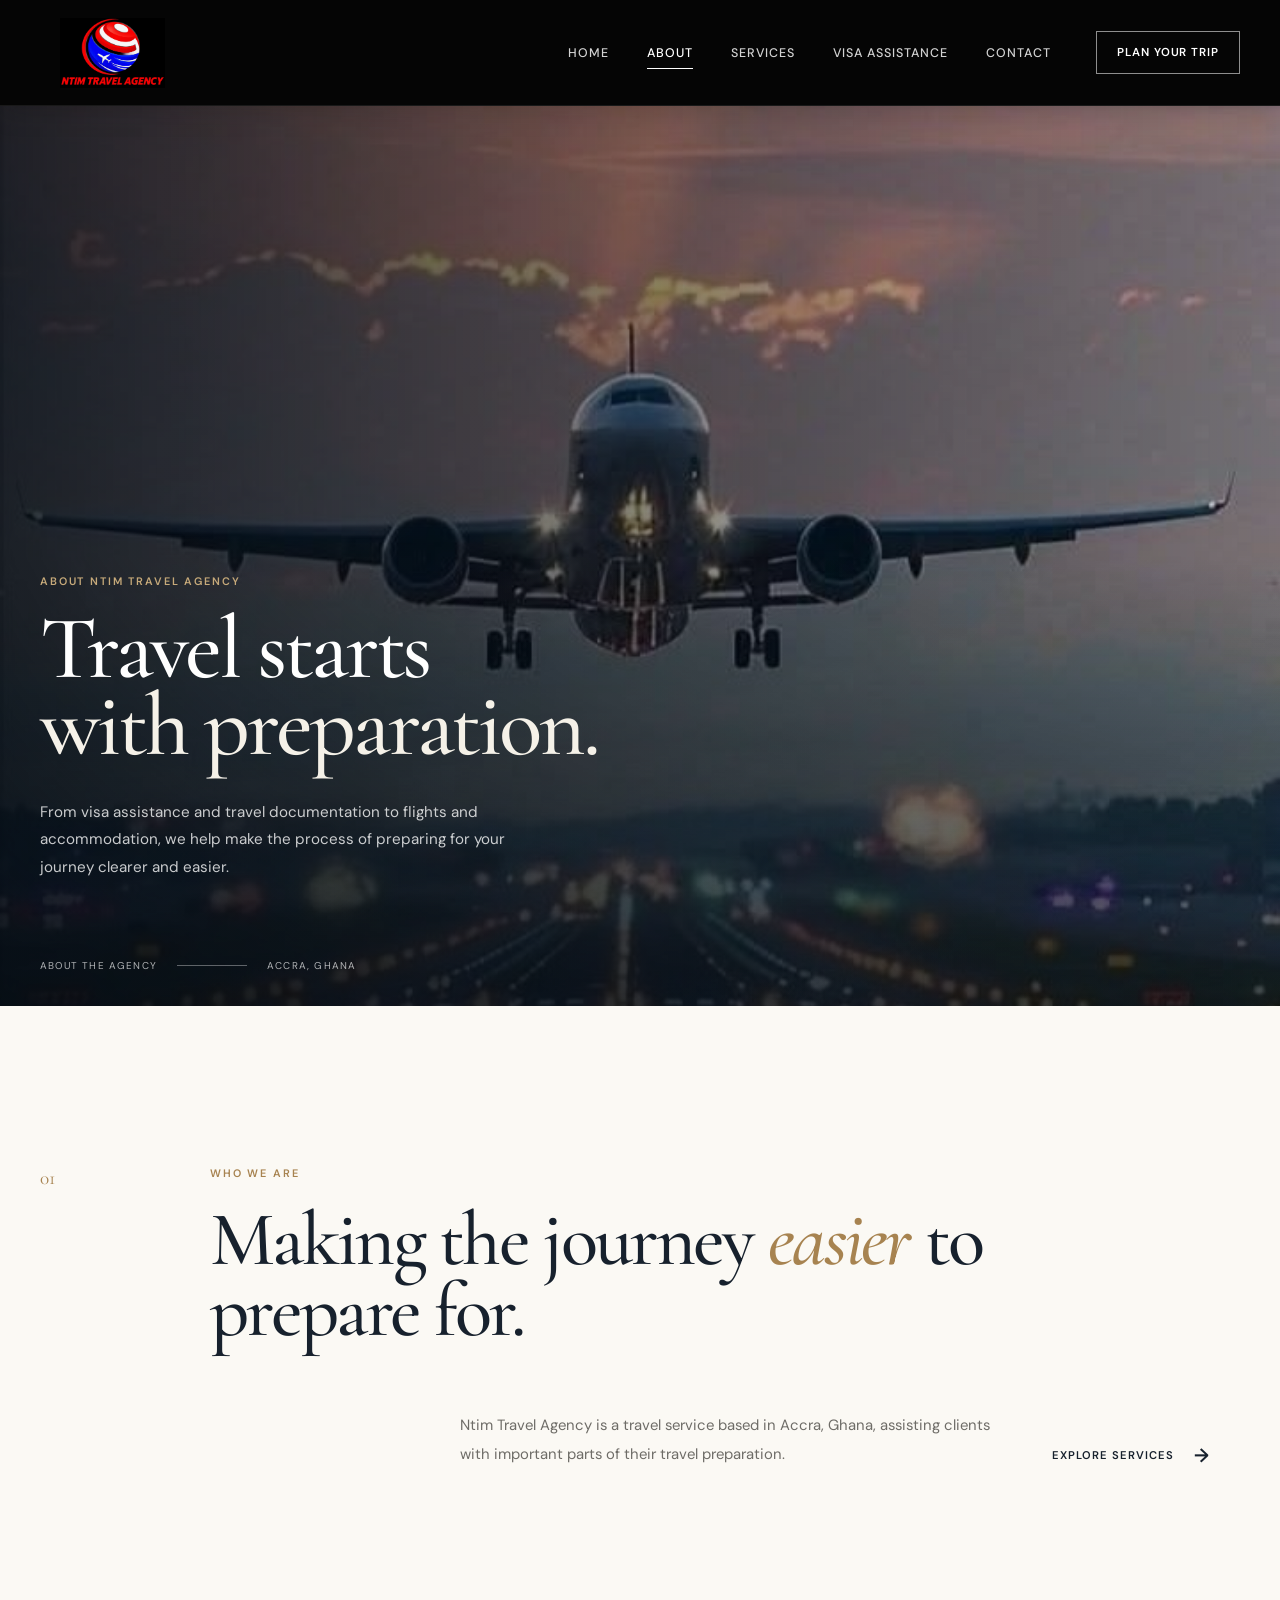
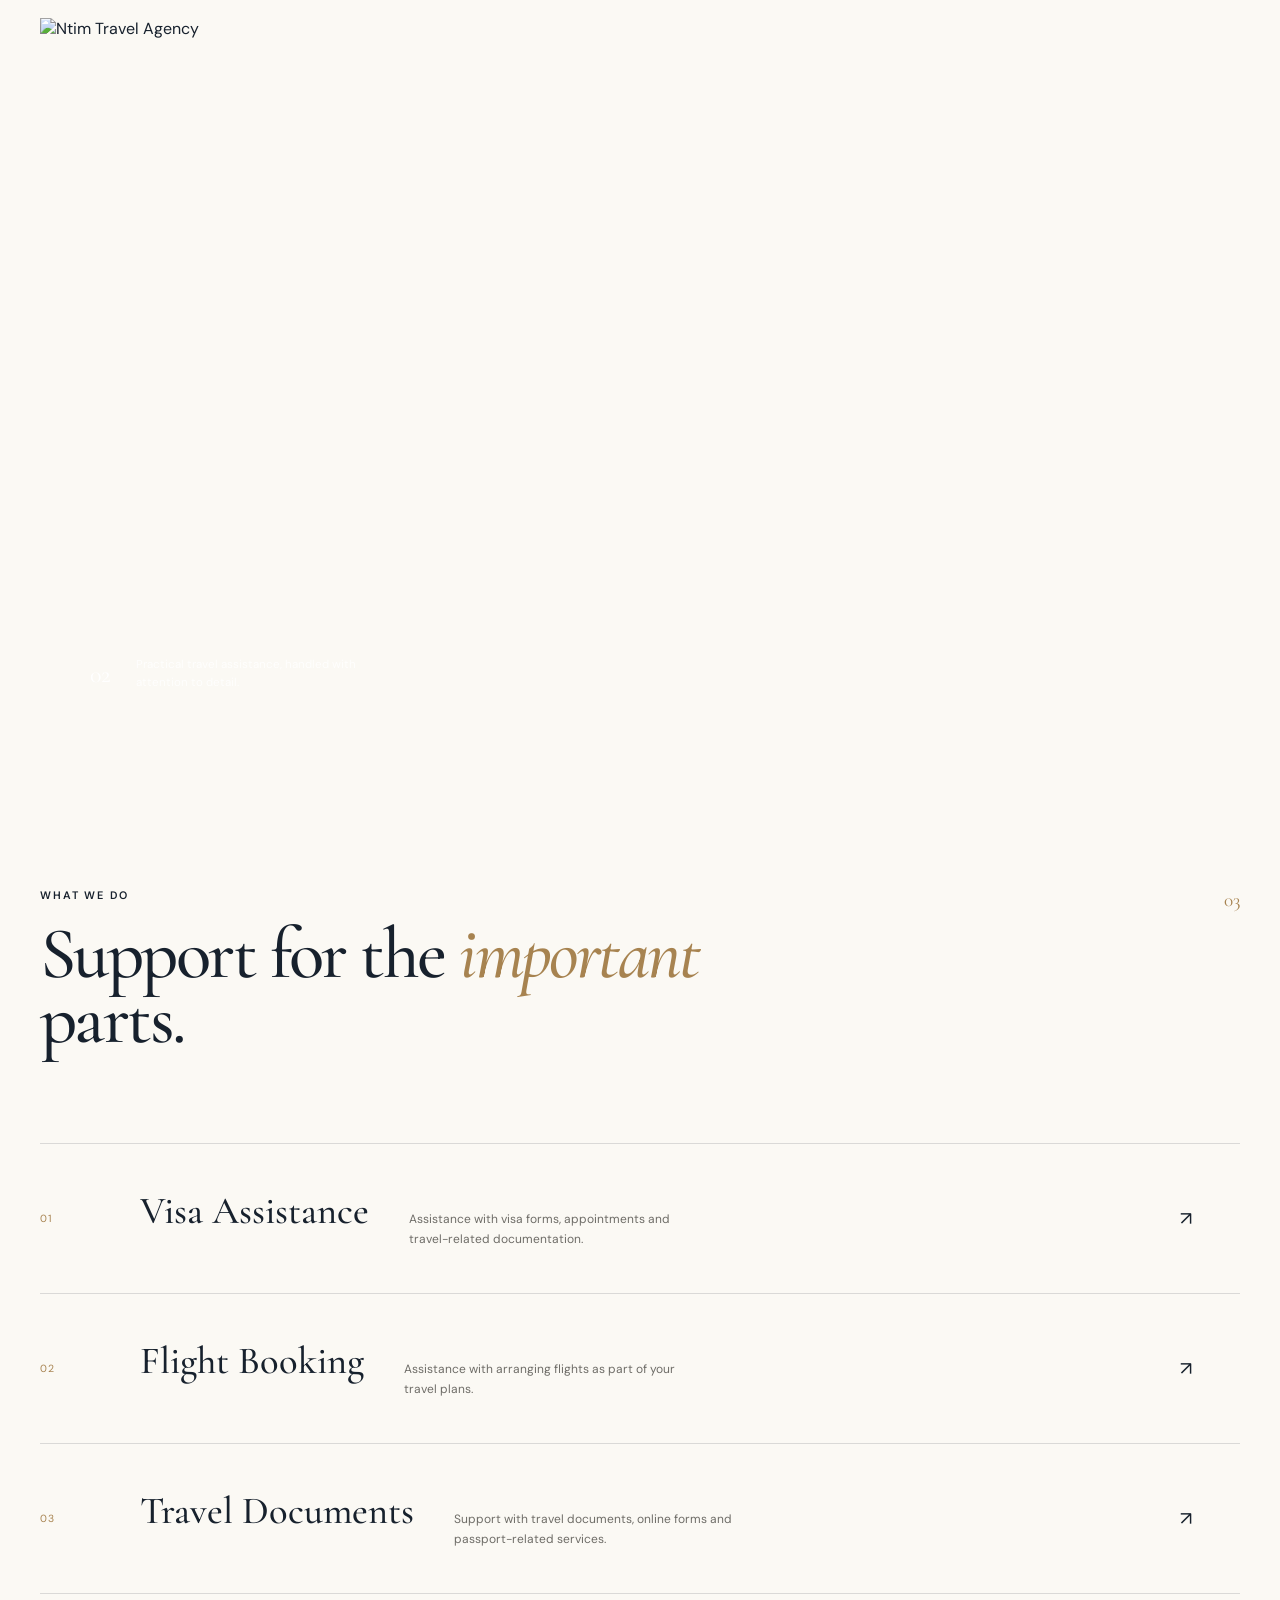
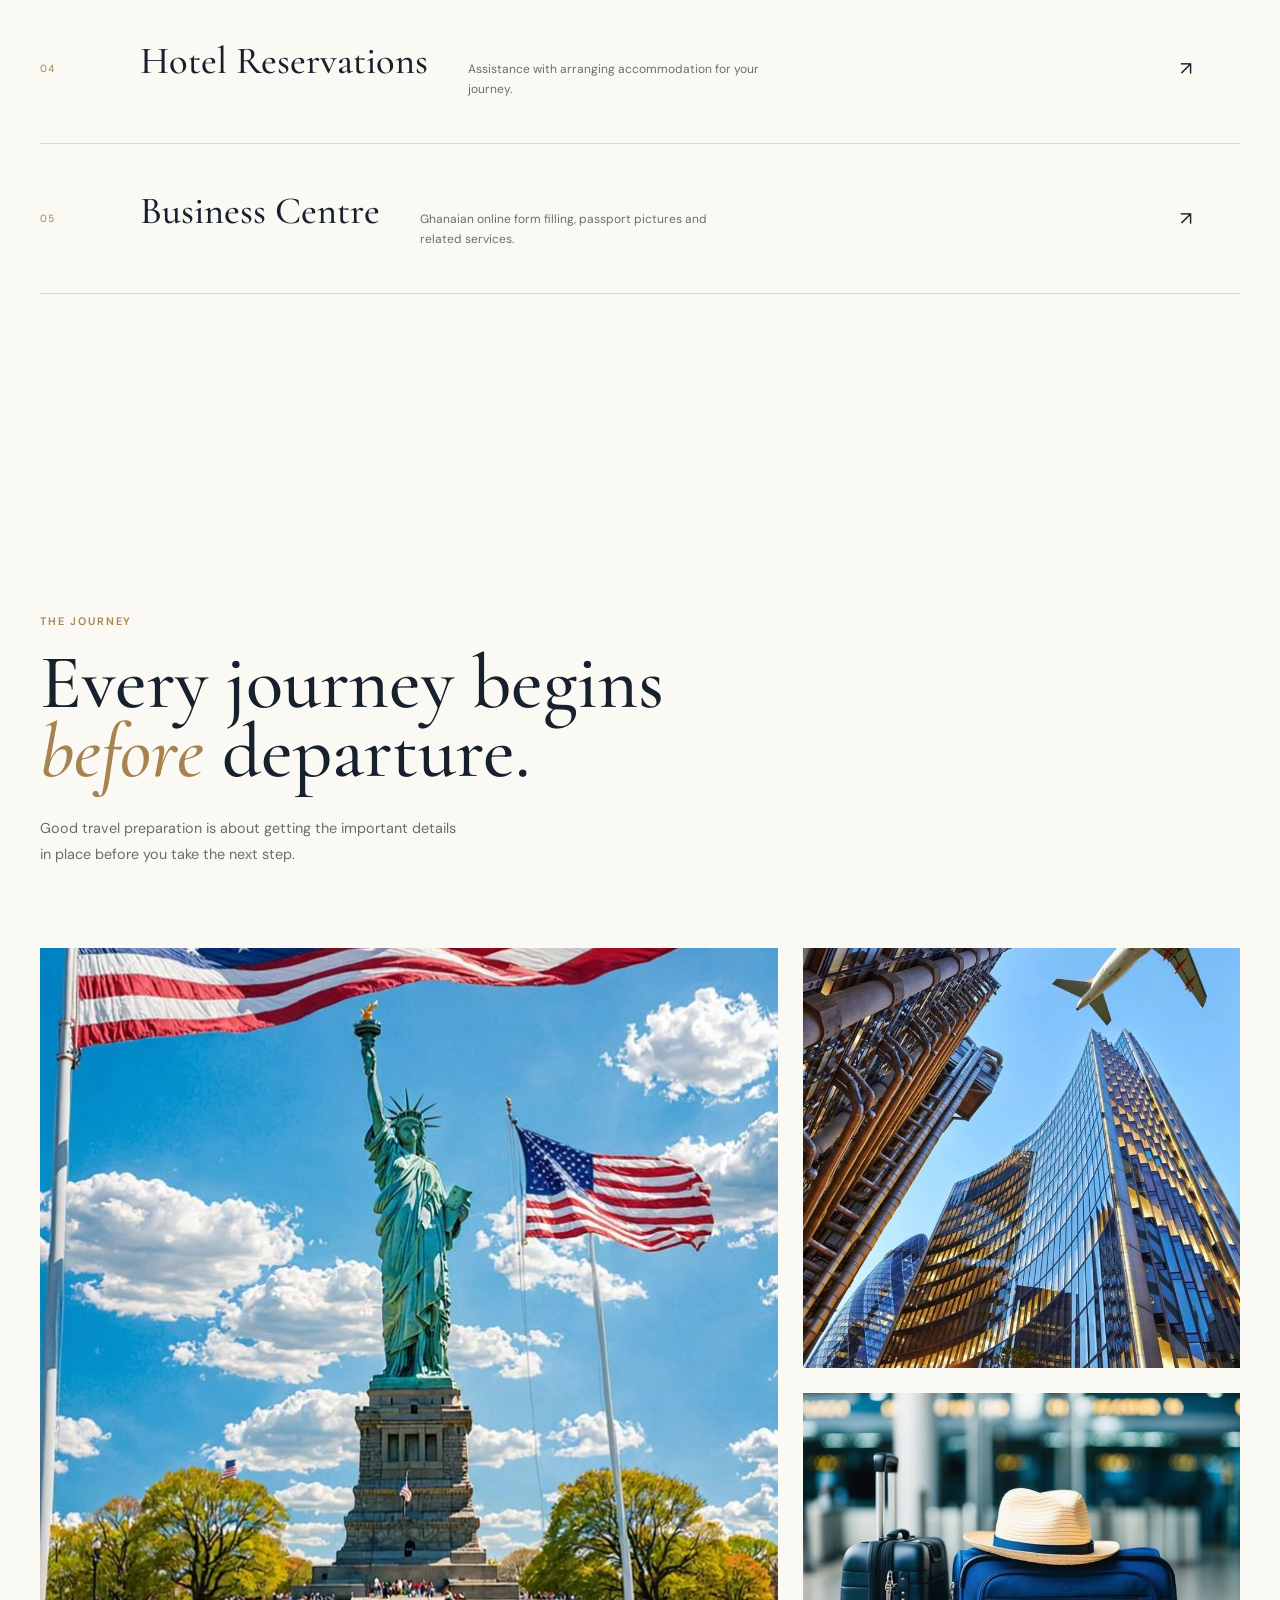
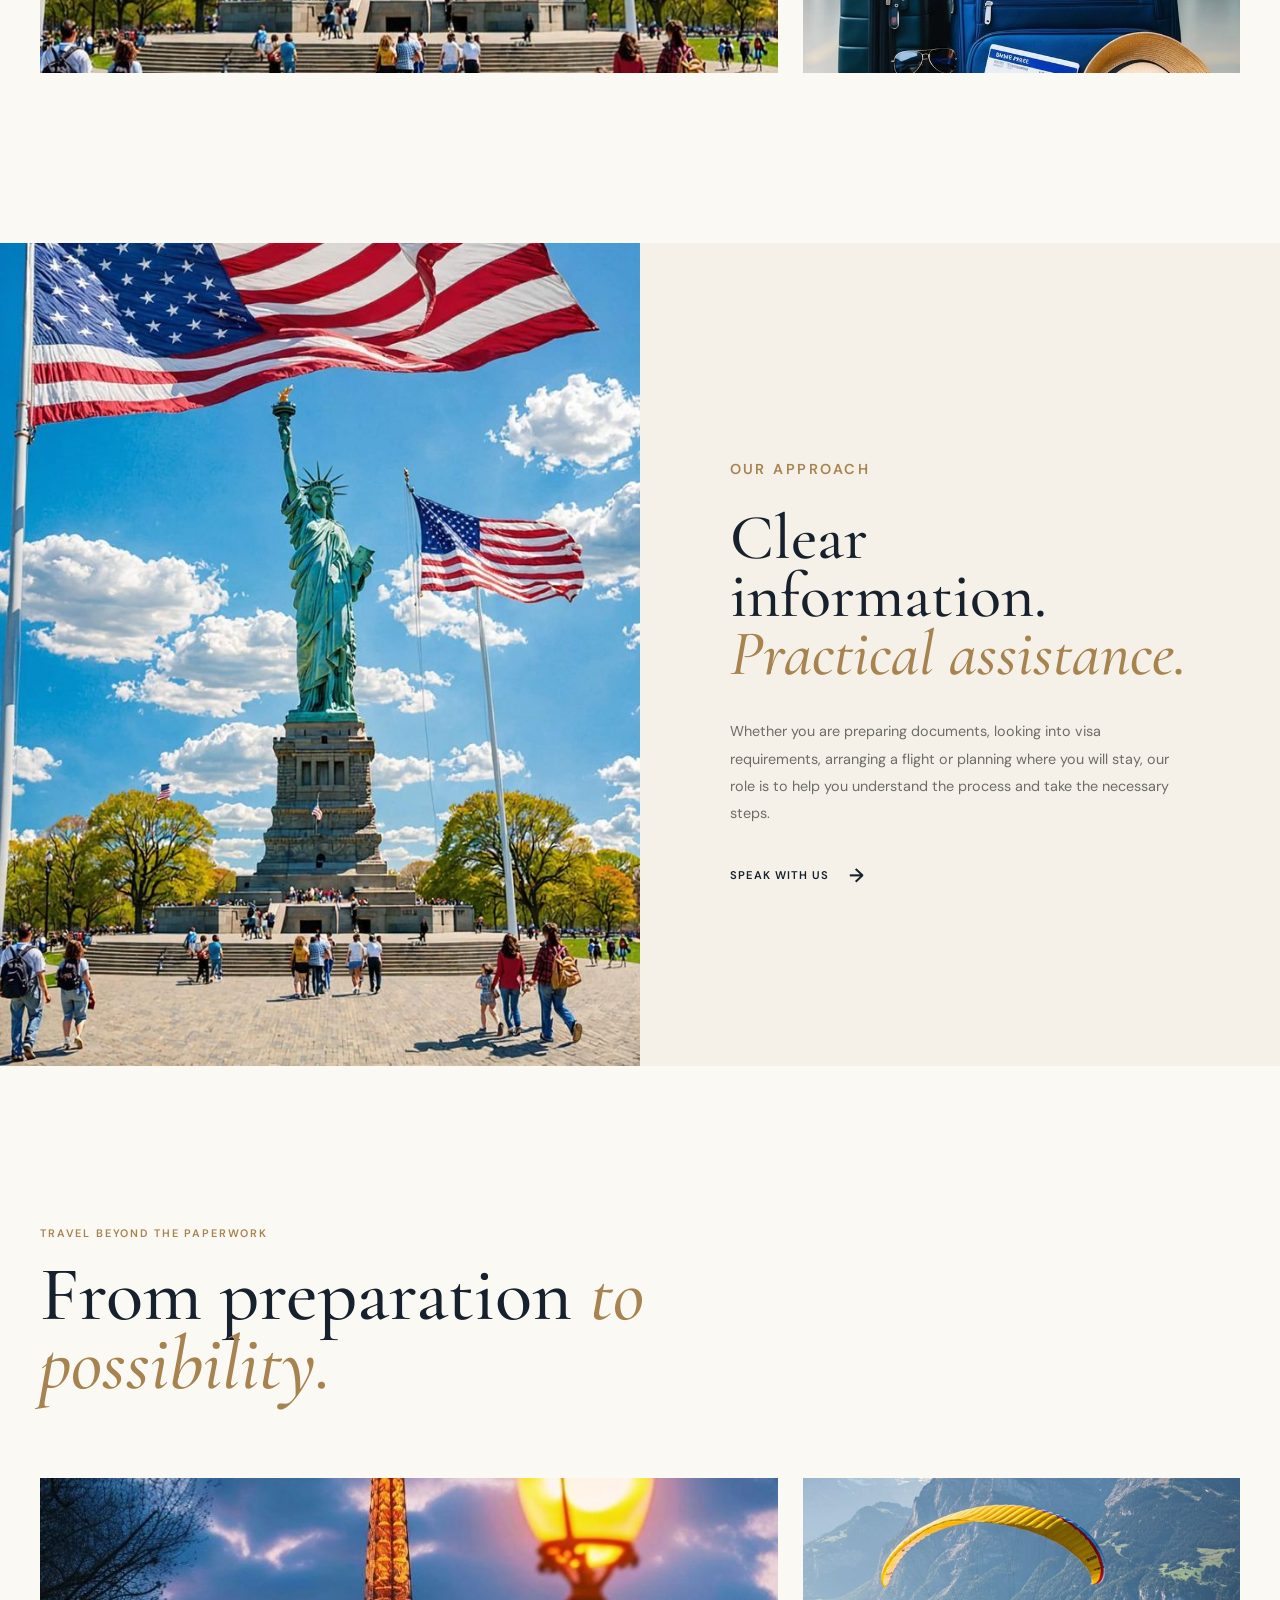
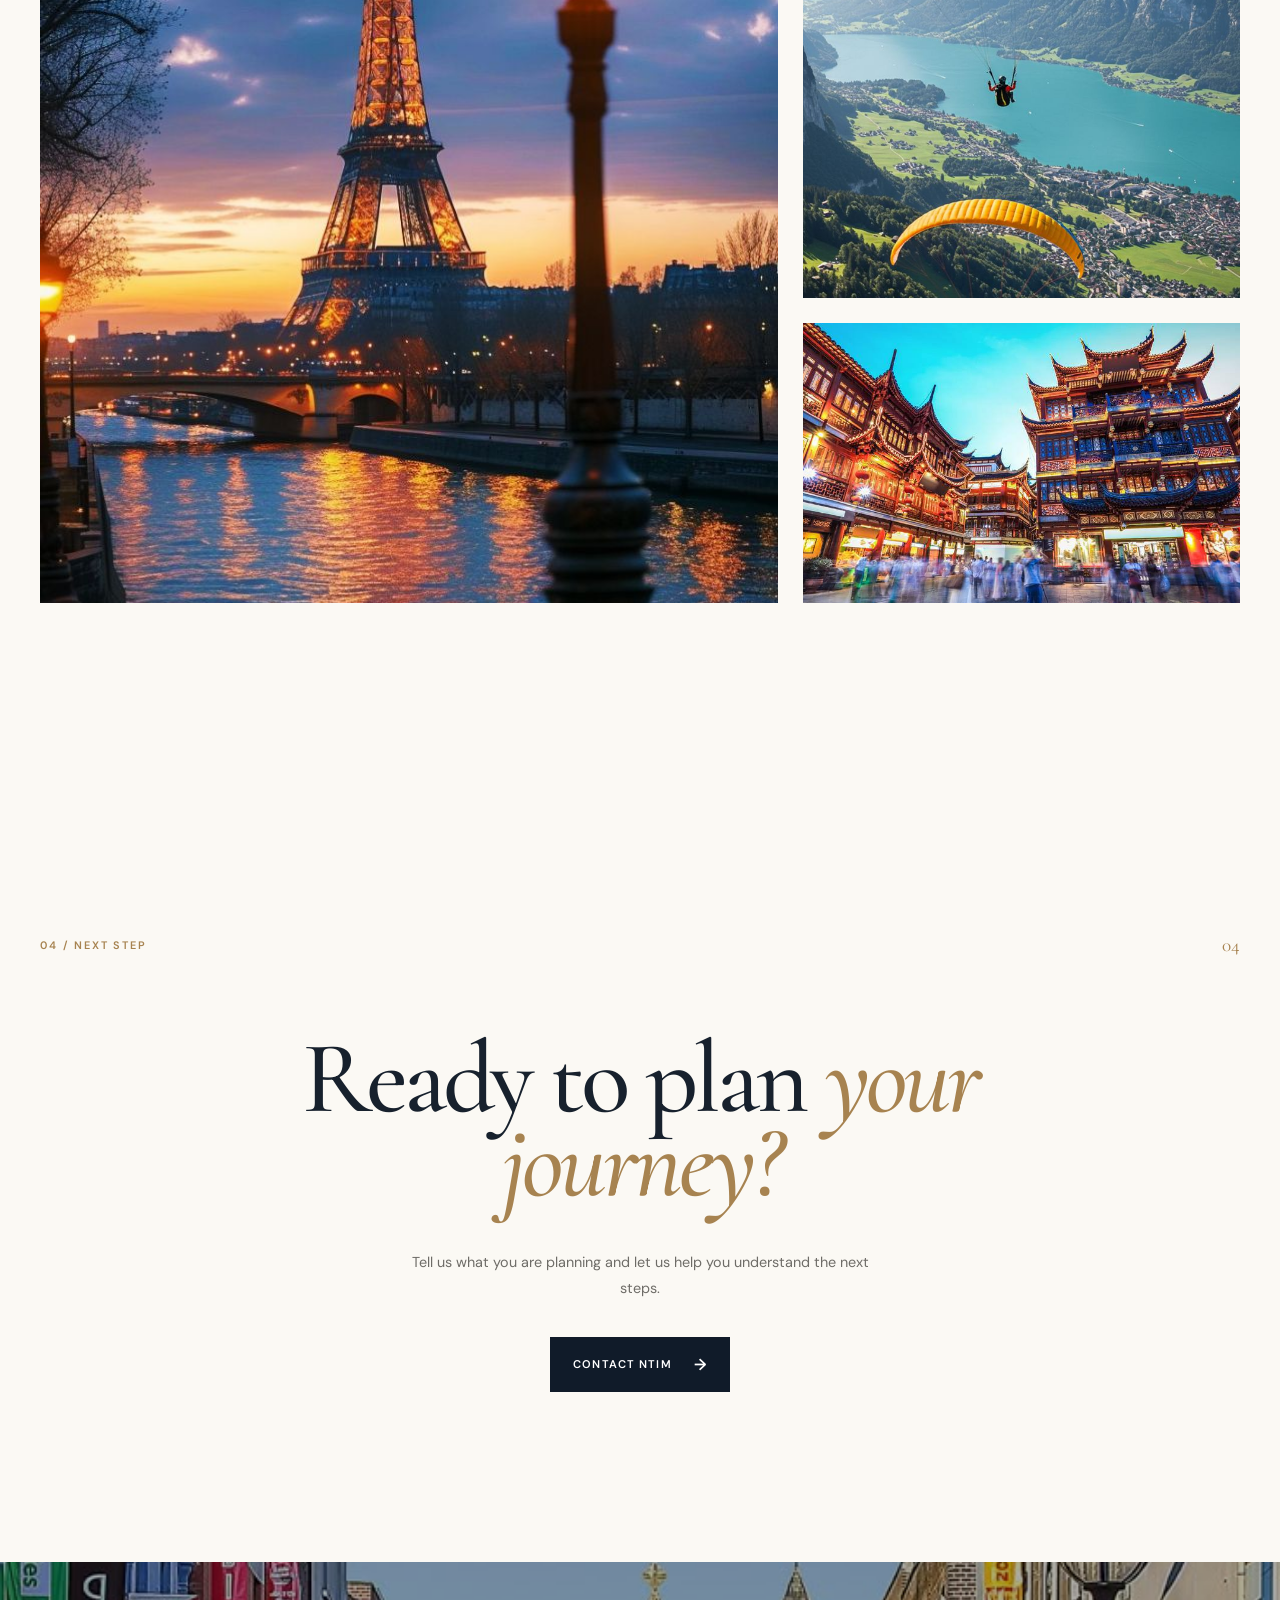
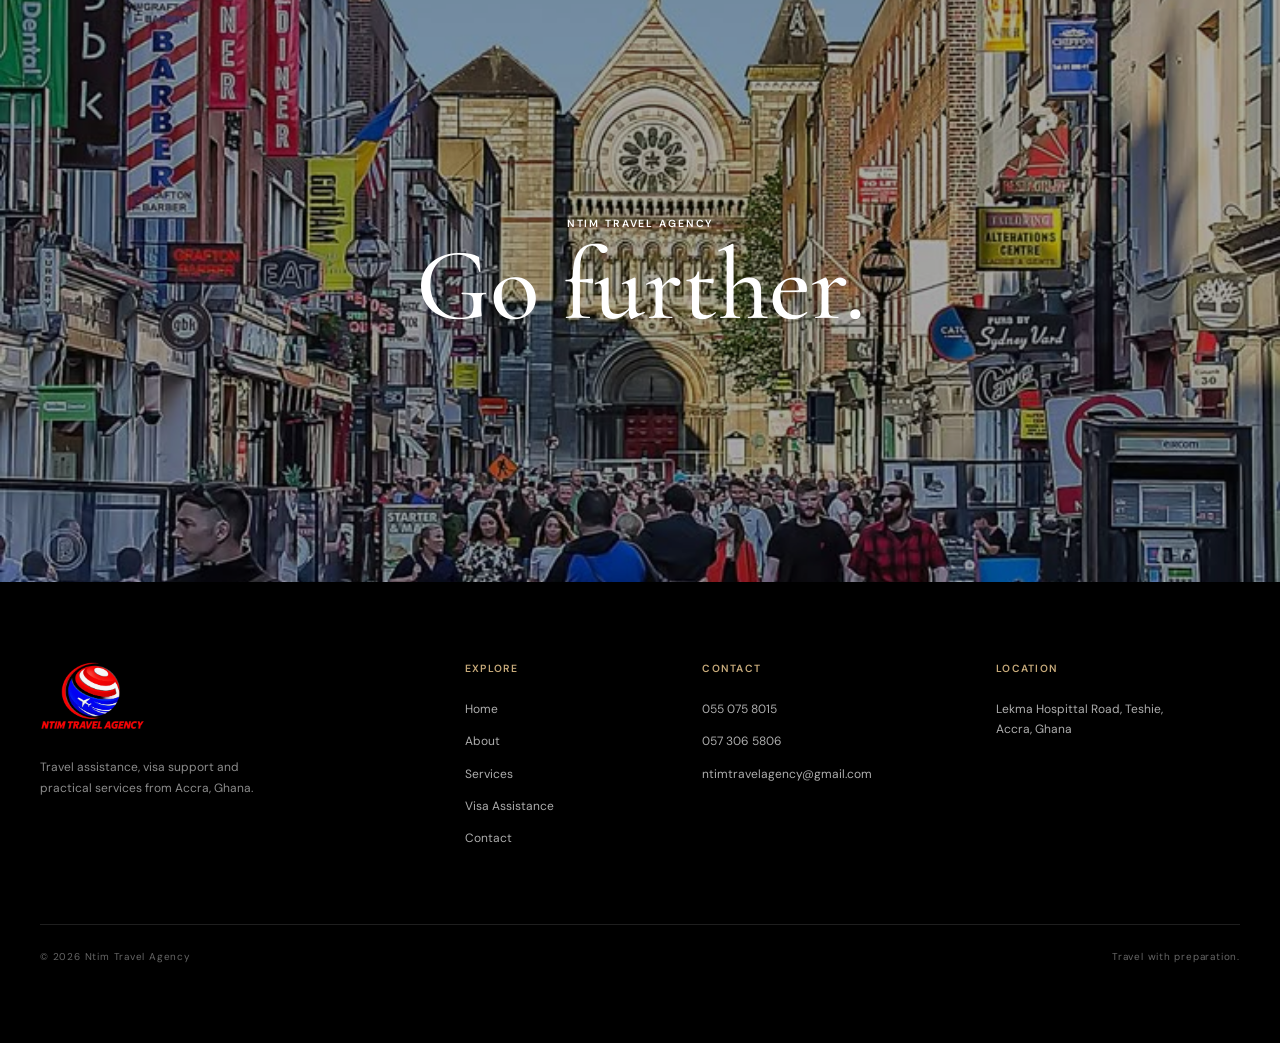
==== commit 79813f37: "Add files via upload" ====
--- a/about.html
+++ b/about.html
@@ -778,16 +778,8 @@
                     Location
                 </span>
 
-                <p>
-                    Tebibiano Road
-                </p>
-
-                <p>
-                    Near Maxxon Filling Station
-                </p>
-
-                <p>
-                    Teshie, Accra, Ghana
+               <p>
+                   Lekma Hospittal Road, Teshie, <br>Accra, Ghana
                 </p>
 
             </div>
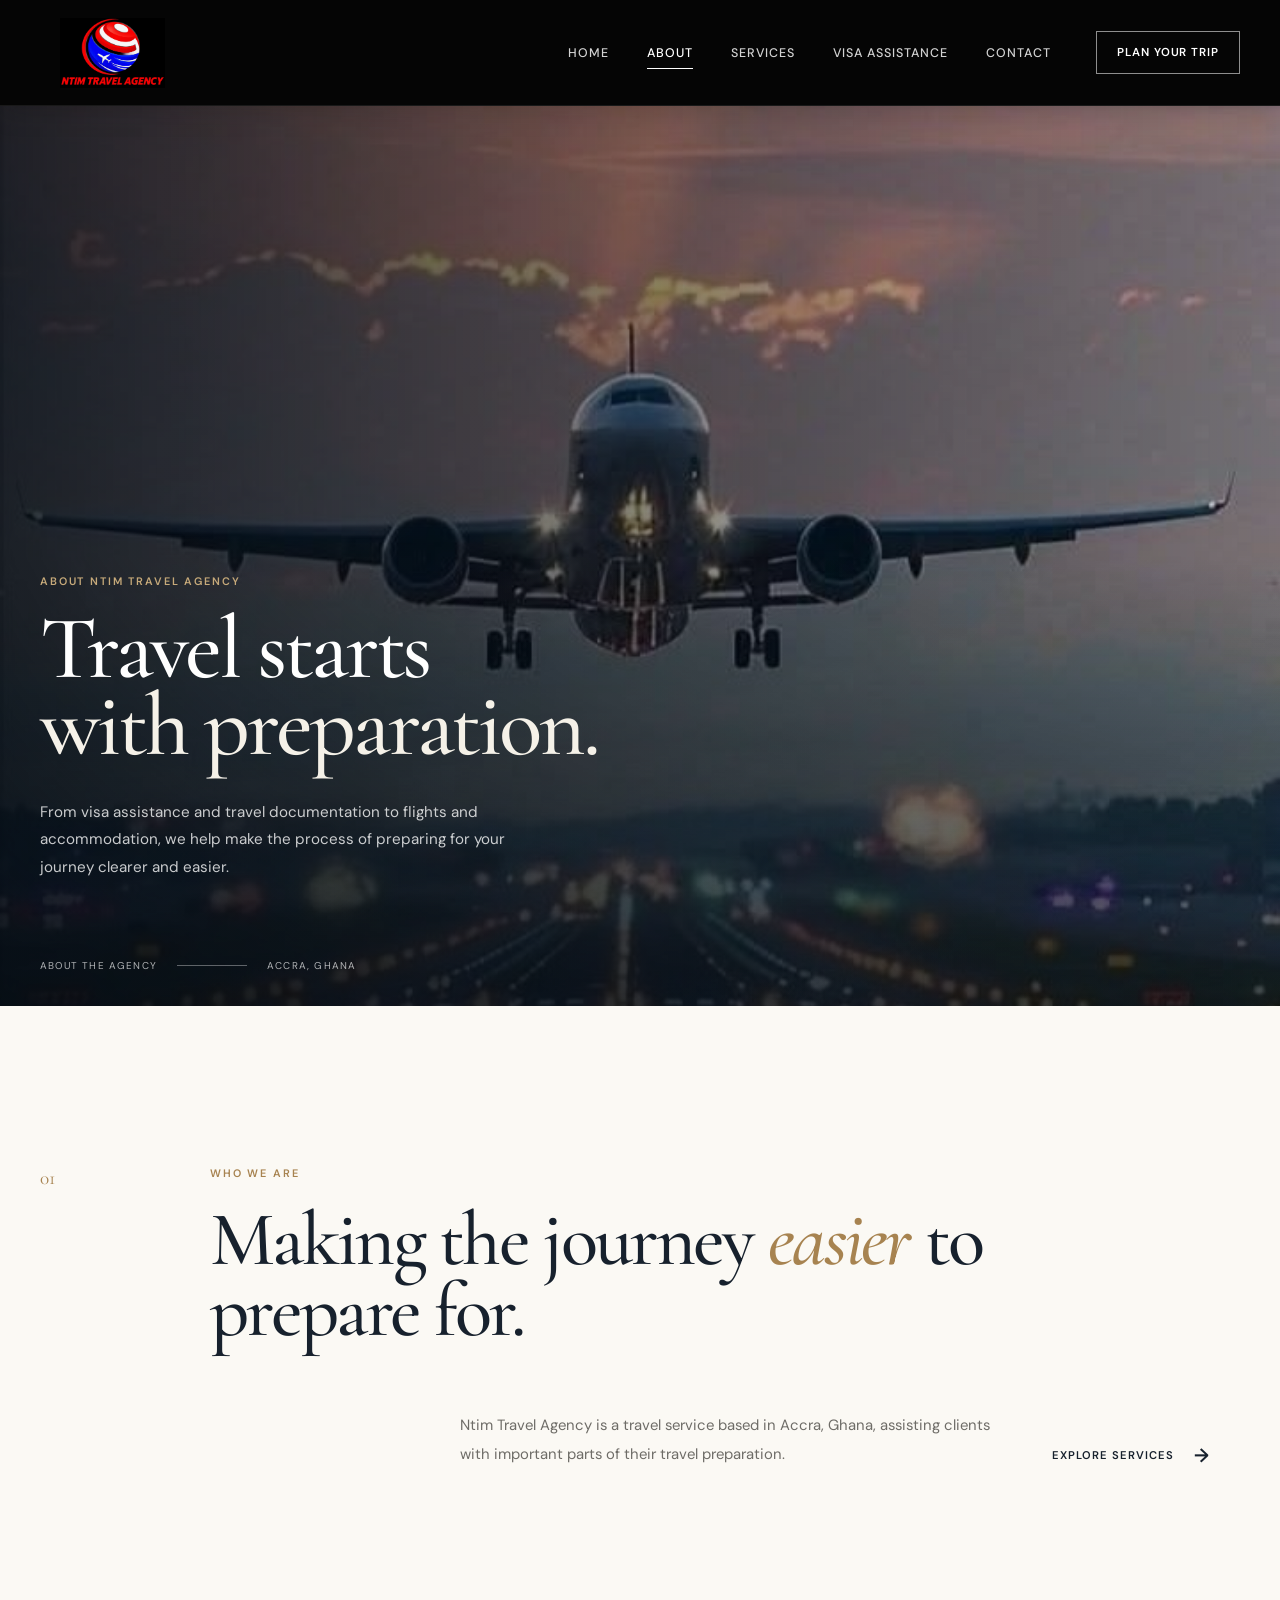
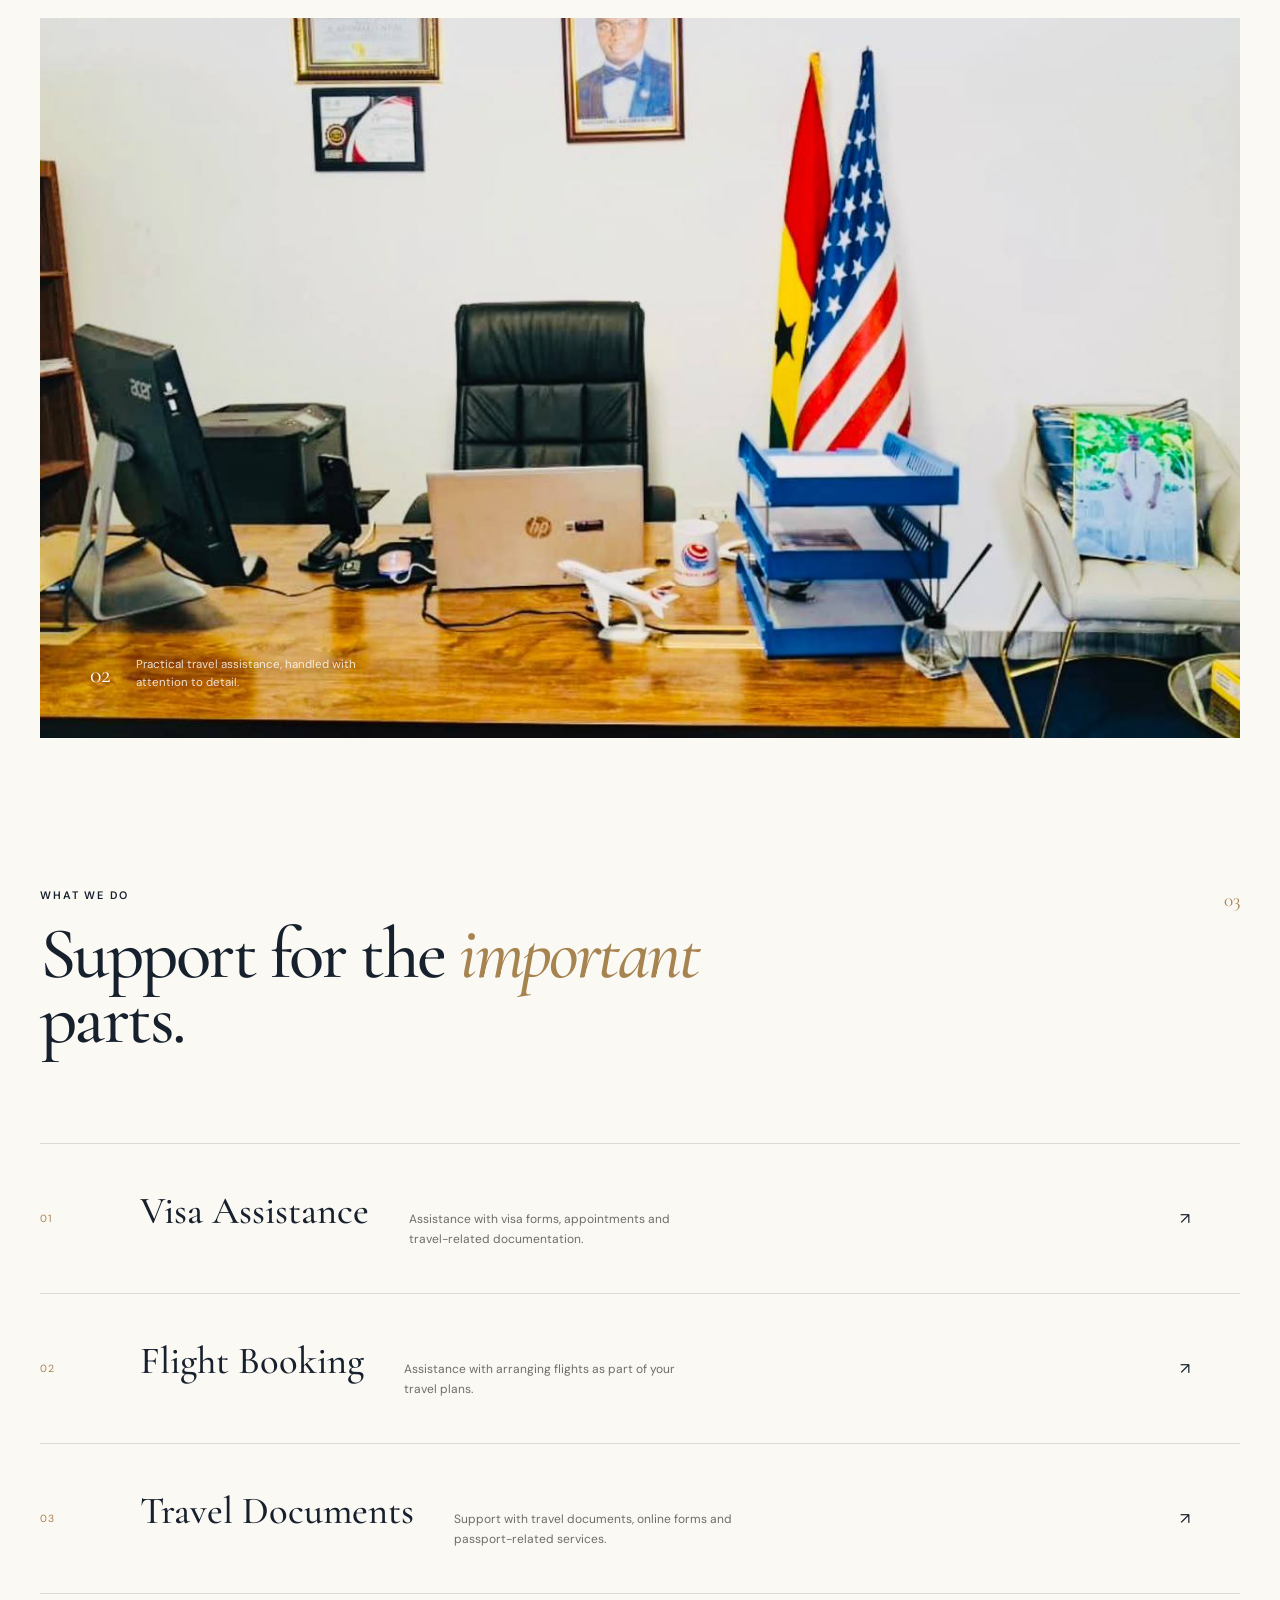
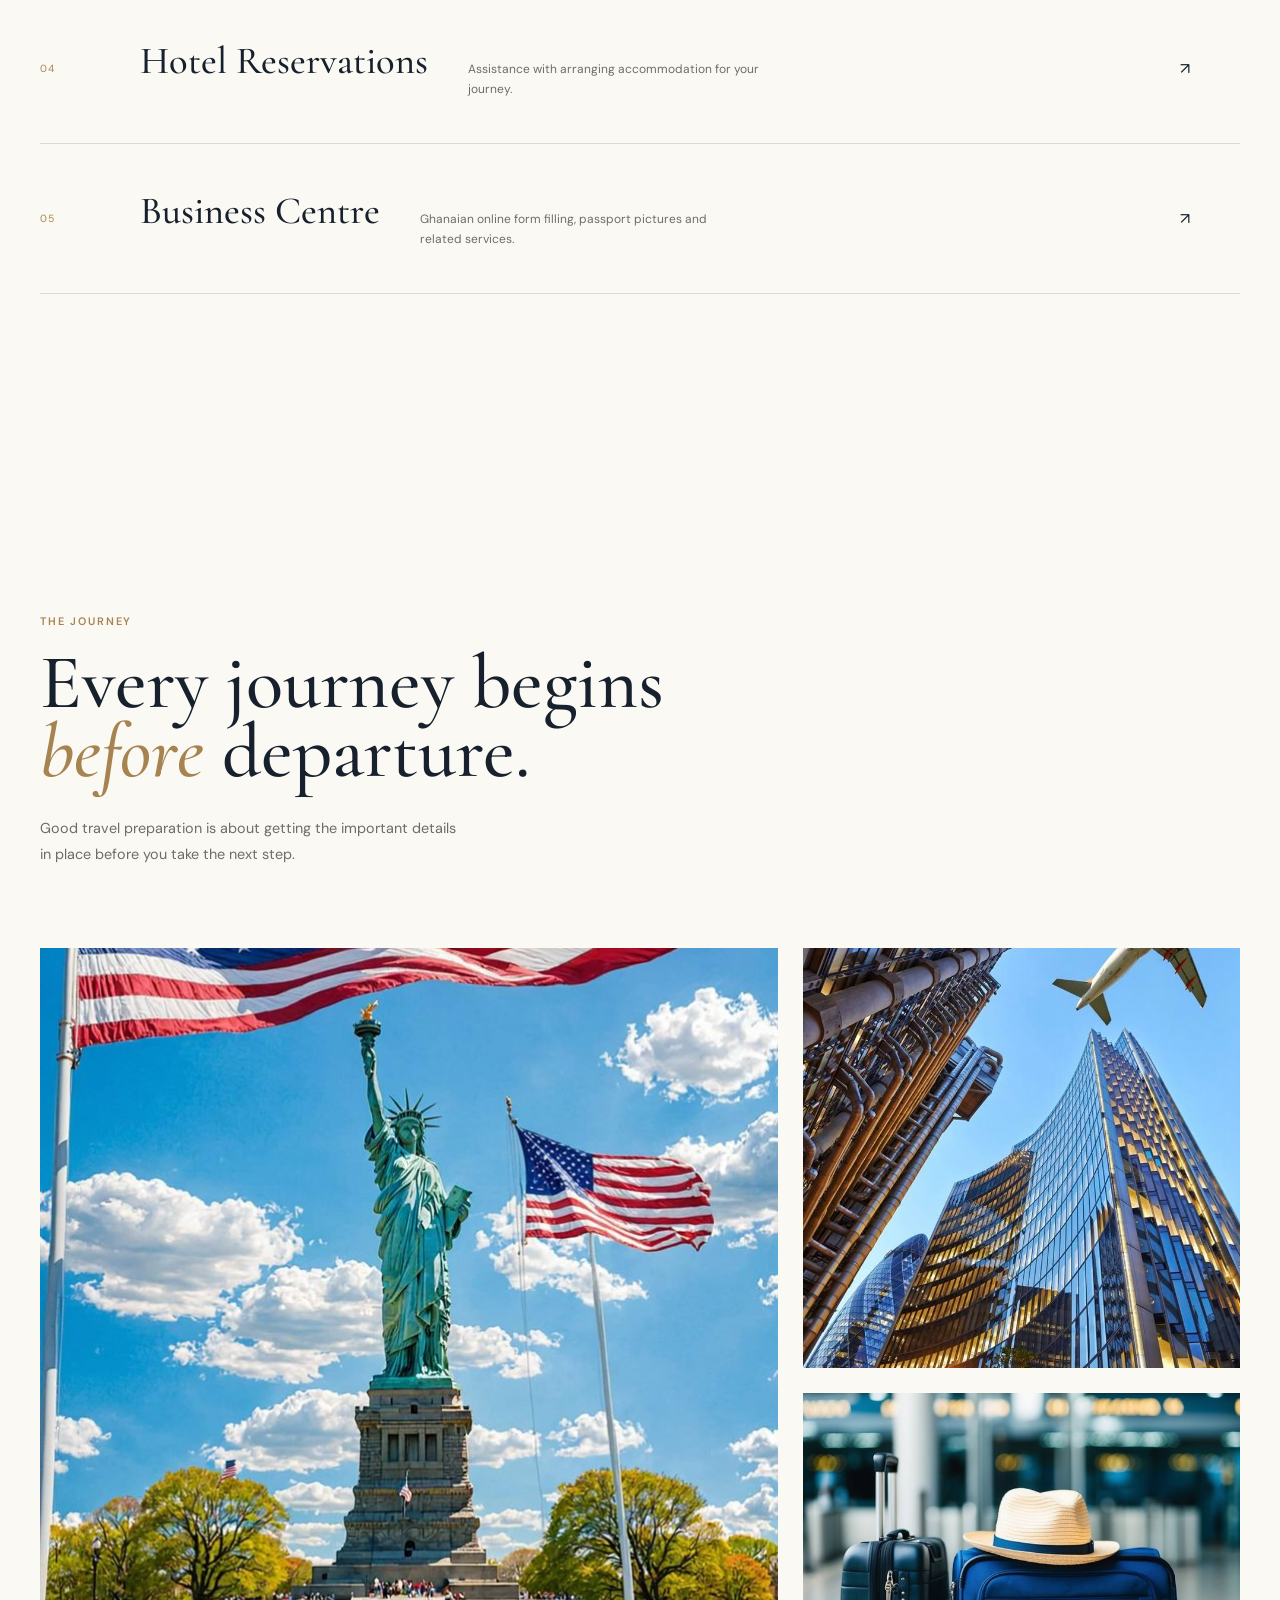
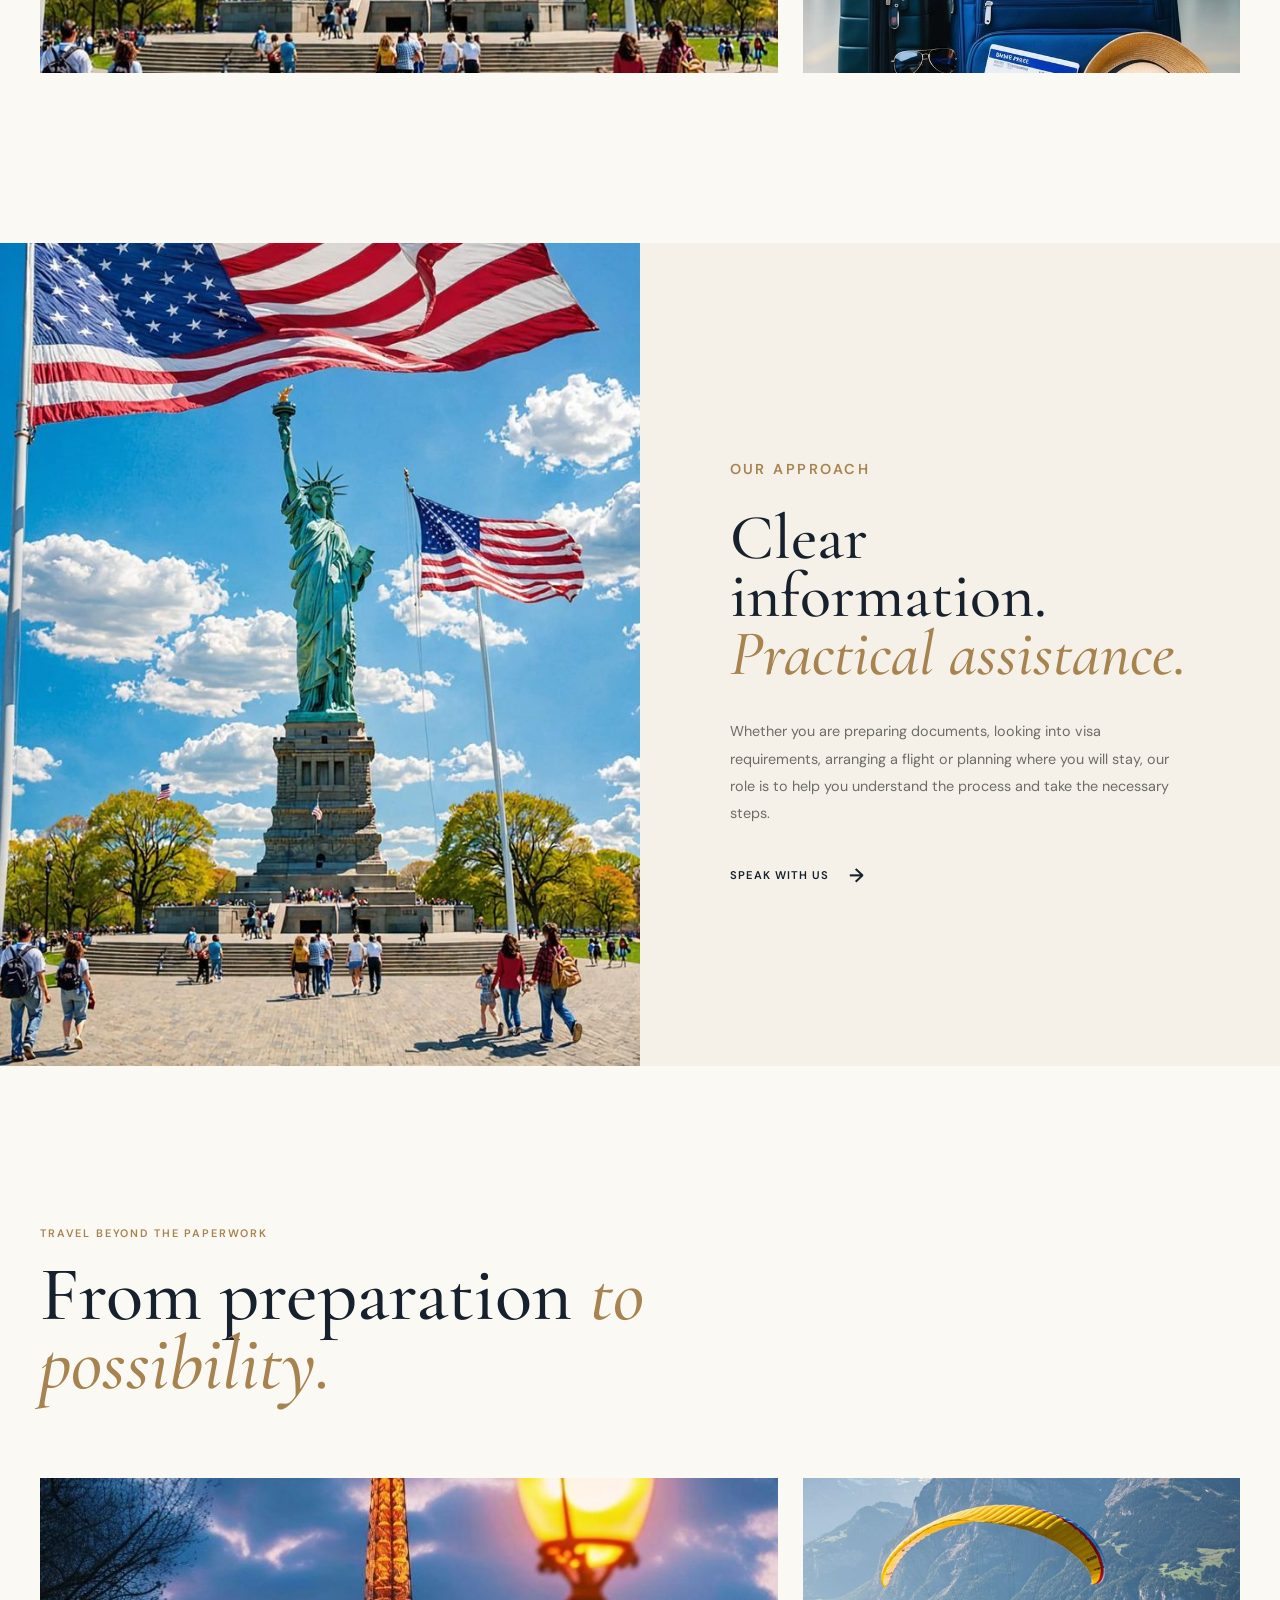
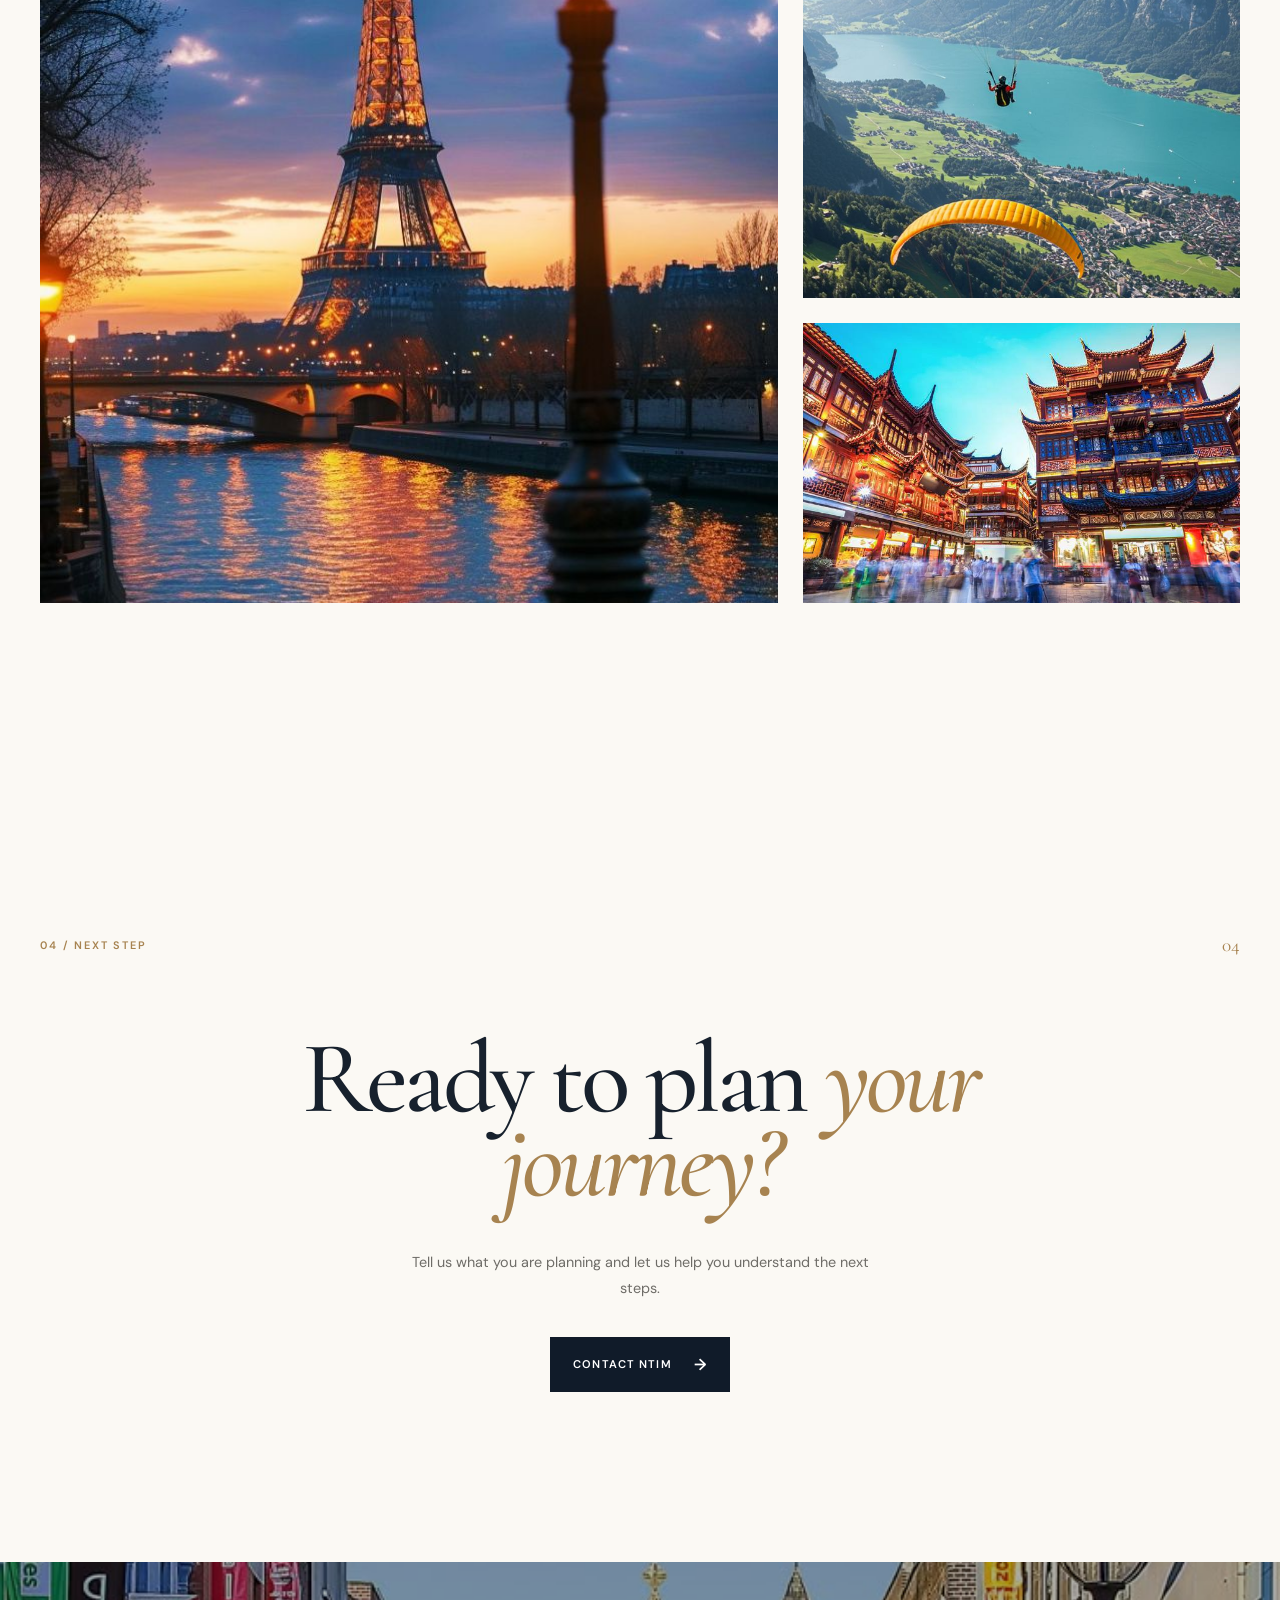
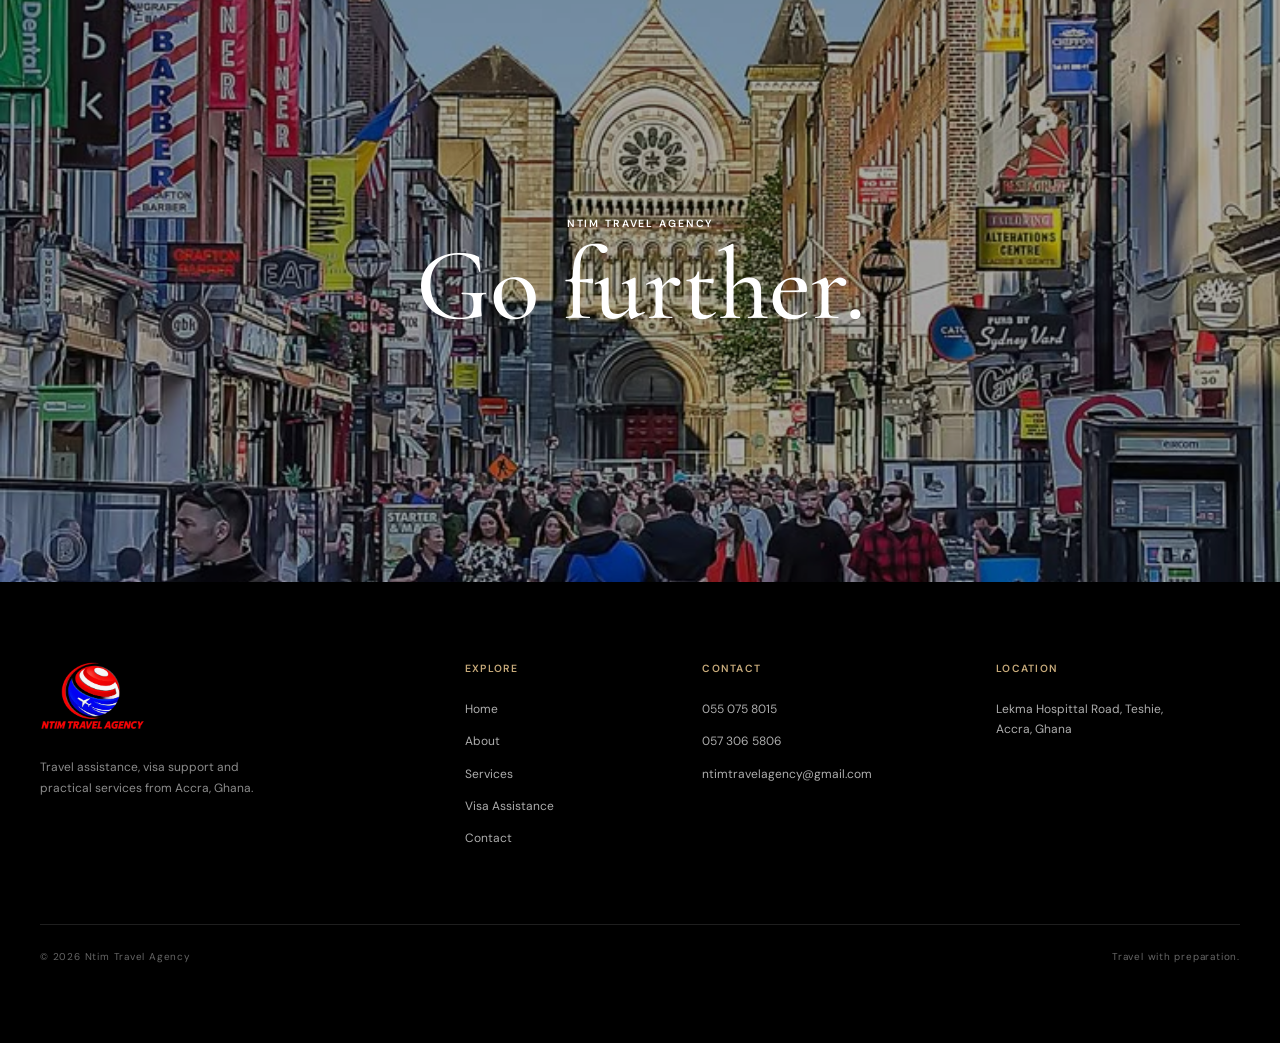
==== commit 5af5fdf9: "Add files via upload" ====
--- a/about.html
+++ b/about.html
@@ -257,7 +257,7 @@
                 <div class="image-feature-image">
 
                     <img
-                        src="images/photo-02.jpg"
+                        src="images/agency 1.jpg"
                         alt="Ntim Travel Agency"
                         loading="lazy"
                     >
@@ -335,9 +335,7 @@
 
                     </div>
 
-                    <span class="service-arrow">
                         ↗
-                    </span>
 
                 </a>
 
@@ -364,9 +362,7 @@
 
                     </div>
 
-                    <span class="service-arrow">
                         ↗
-                    </span>
 
                 </a>
 
@@ -394,9 +390,7 @@
 
                     </div>
 
-                    <span class="service-arrow">
                         ↗
-                    </span>
 
                 </a>
 
@@ -423,9 +417,7 @@
 
                     </div>
 
-                    <span class="service-arrow">
                         ↗
-                    </span>
 
                 </a>
 
@@ -453,9 +445,7 @@
 
                     </div>
 
-                    <span class="service-arrow">
                         ↗
-                    </span>
 
                 </a>
 
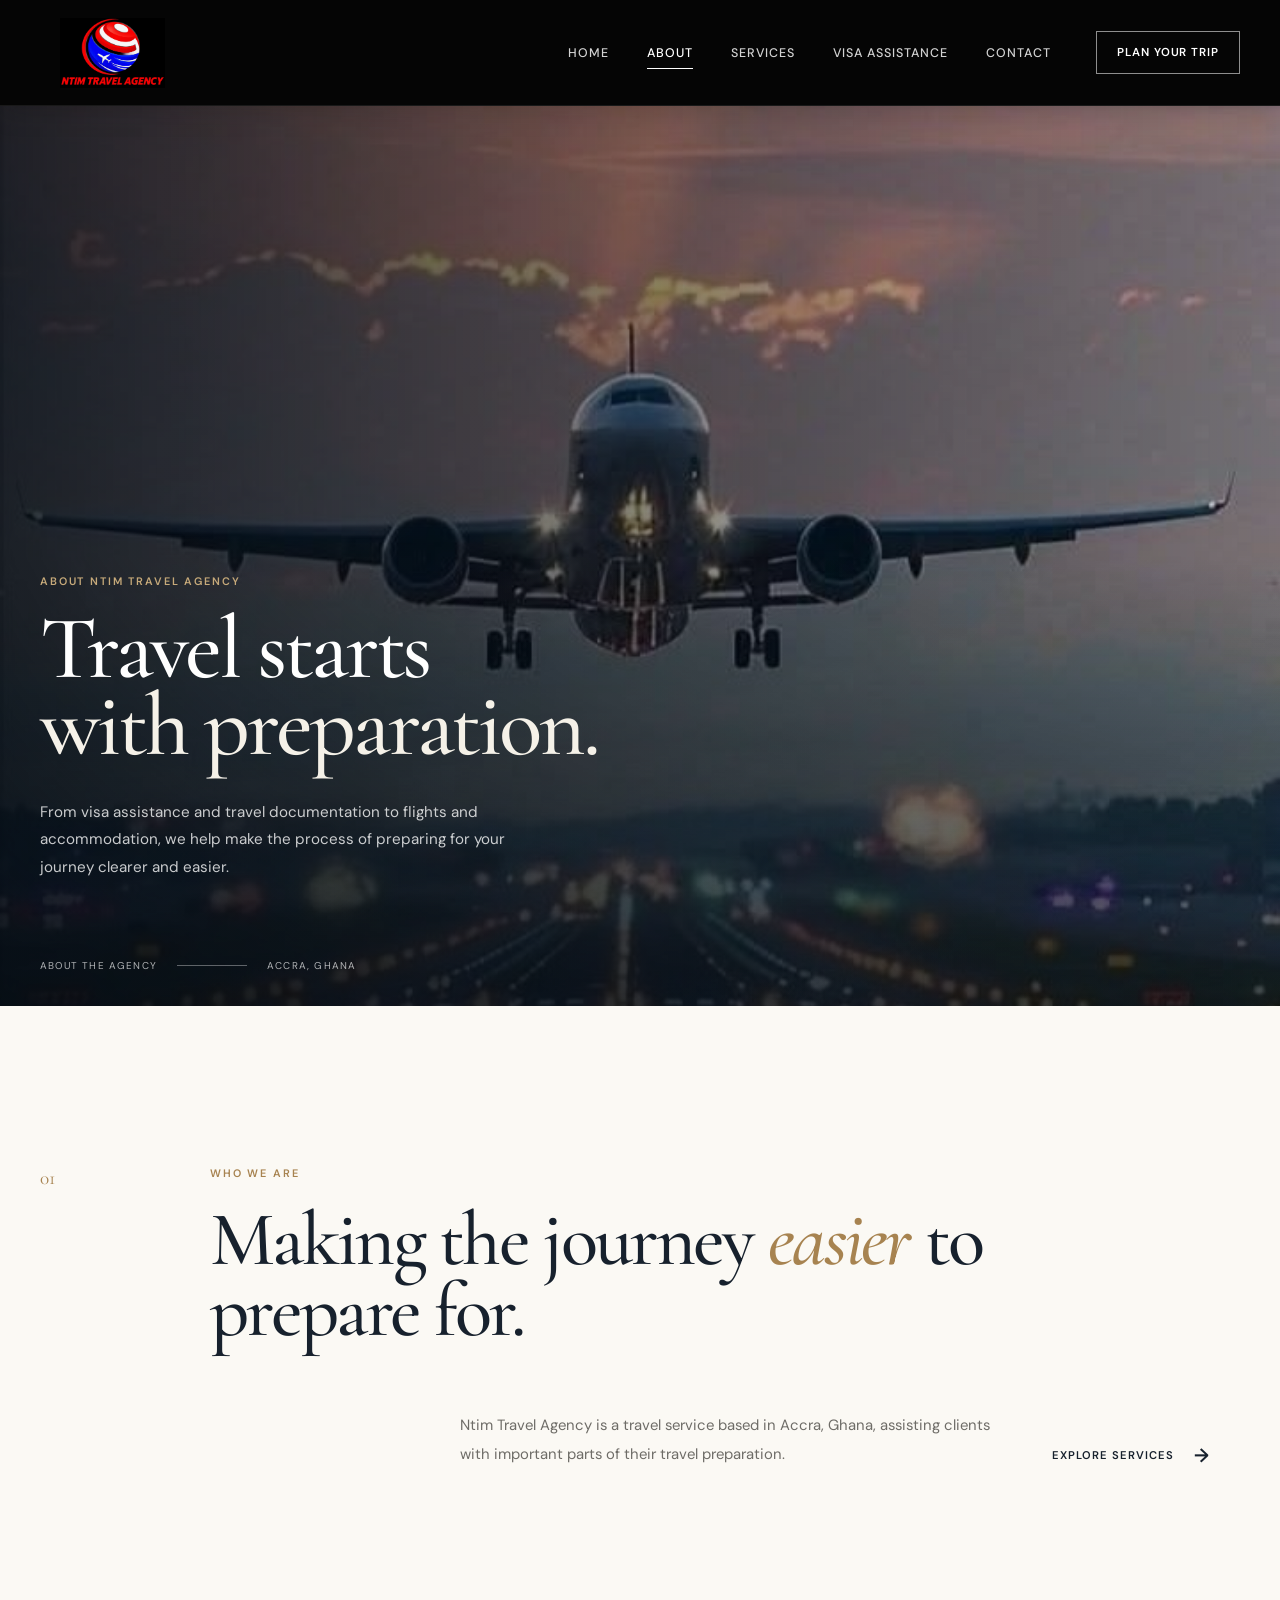
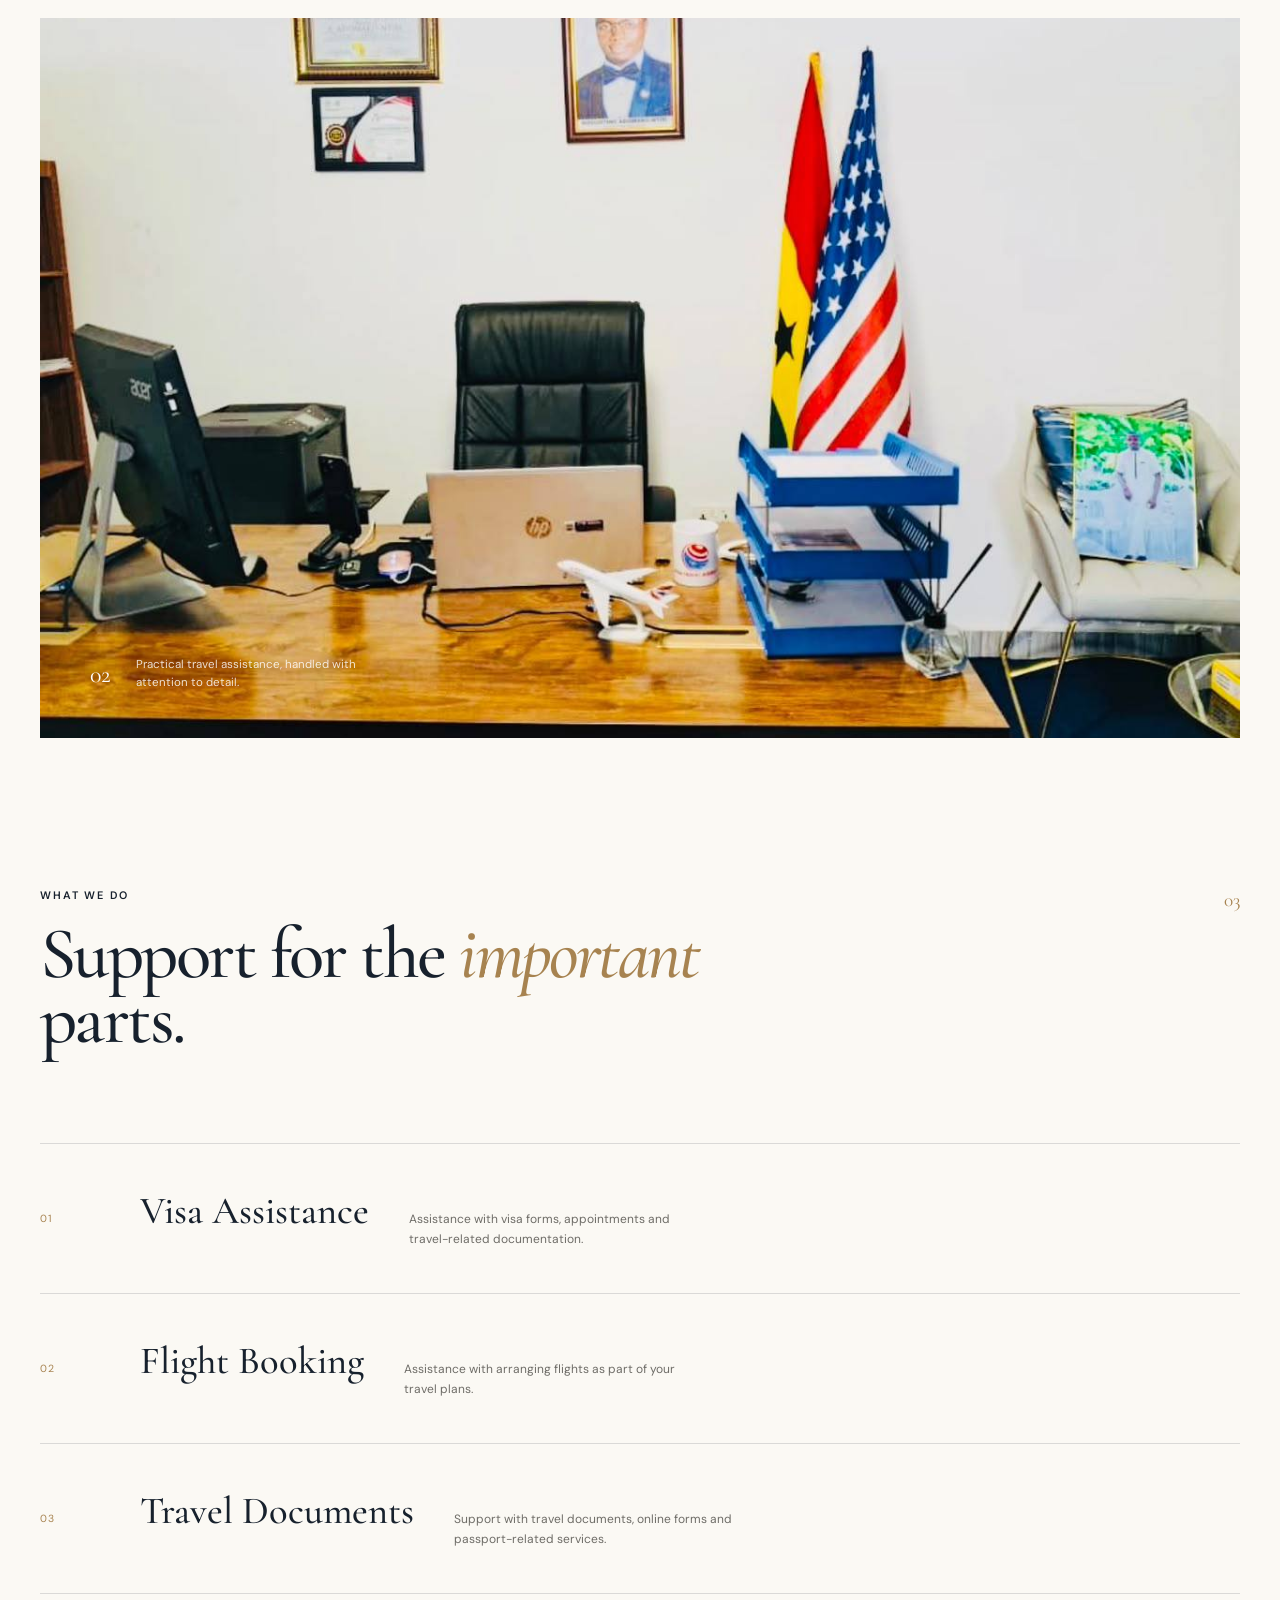
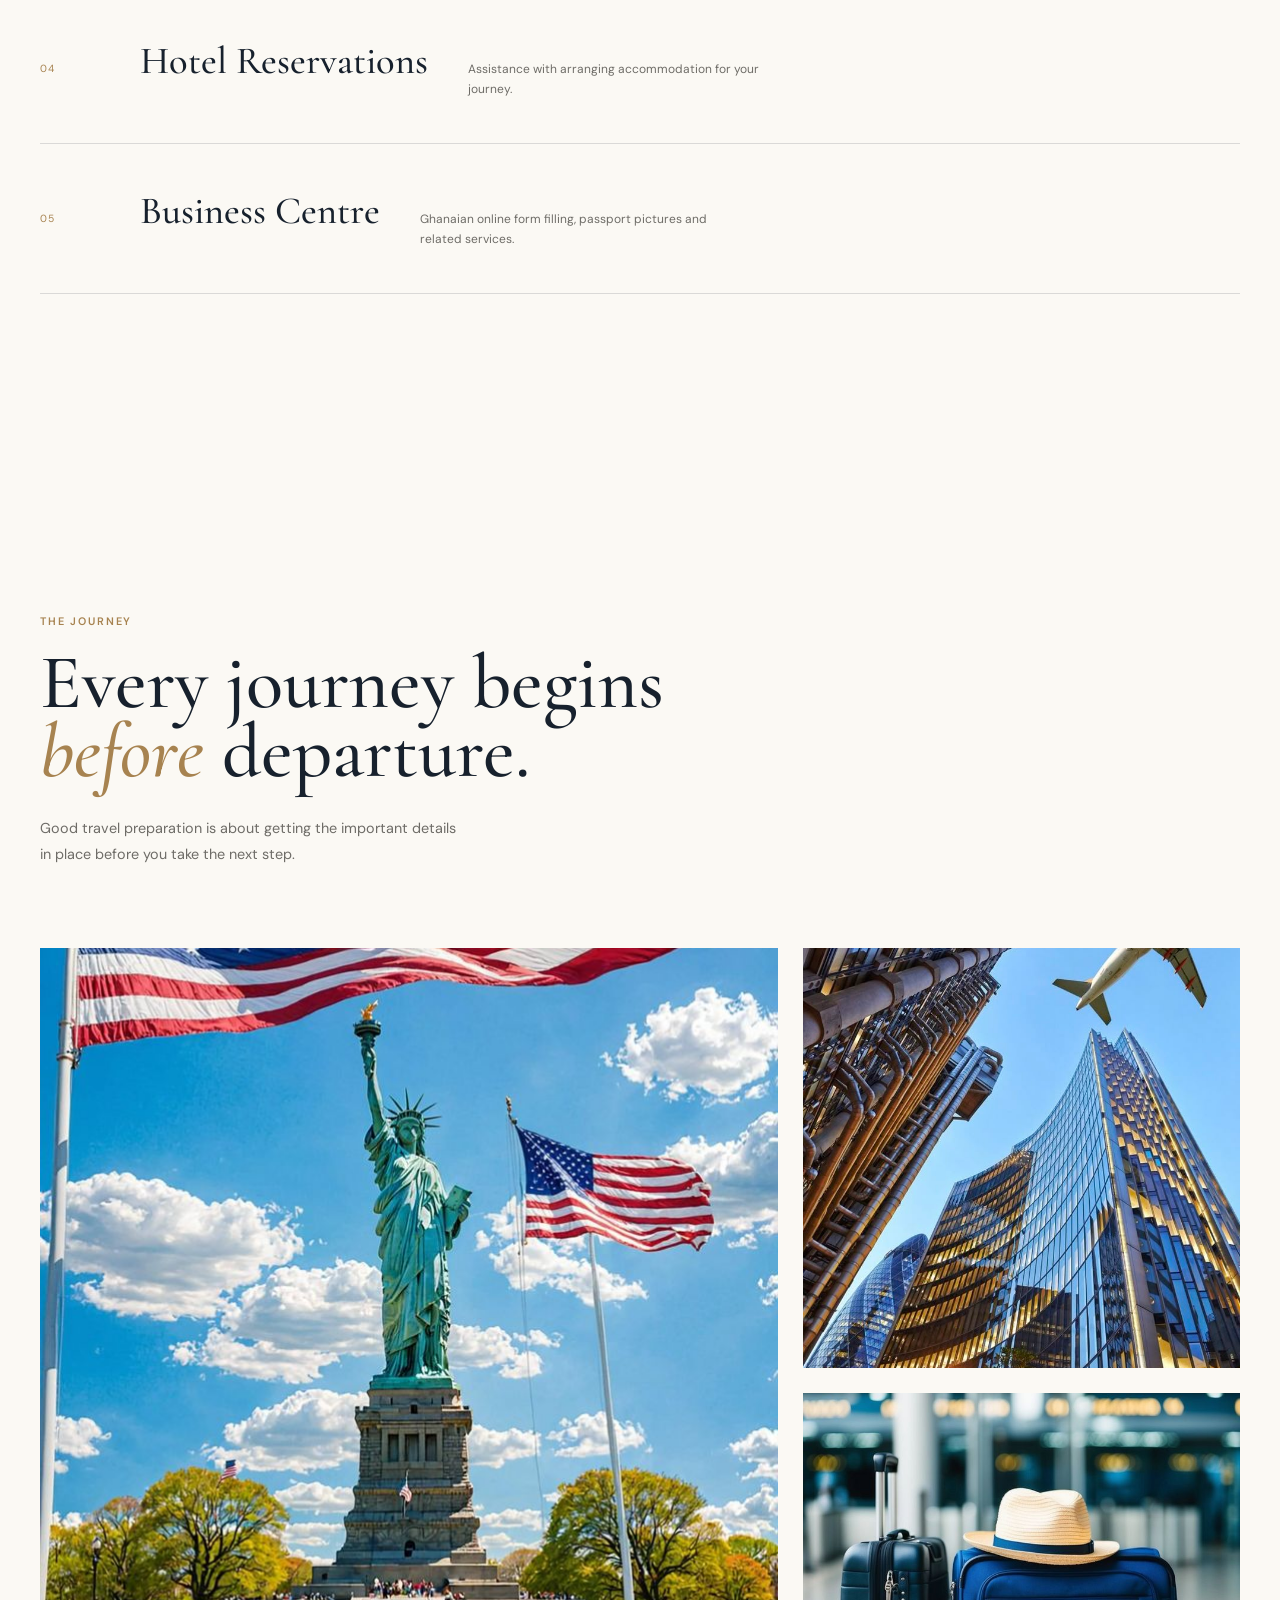
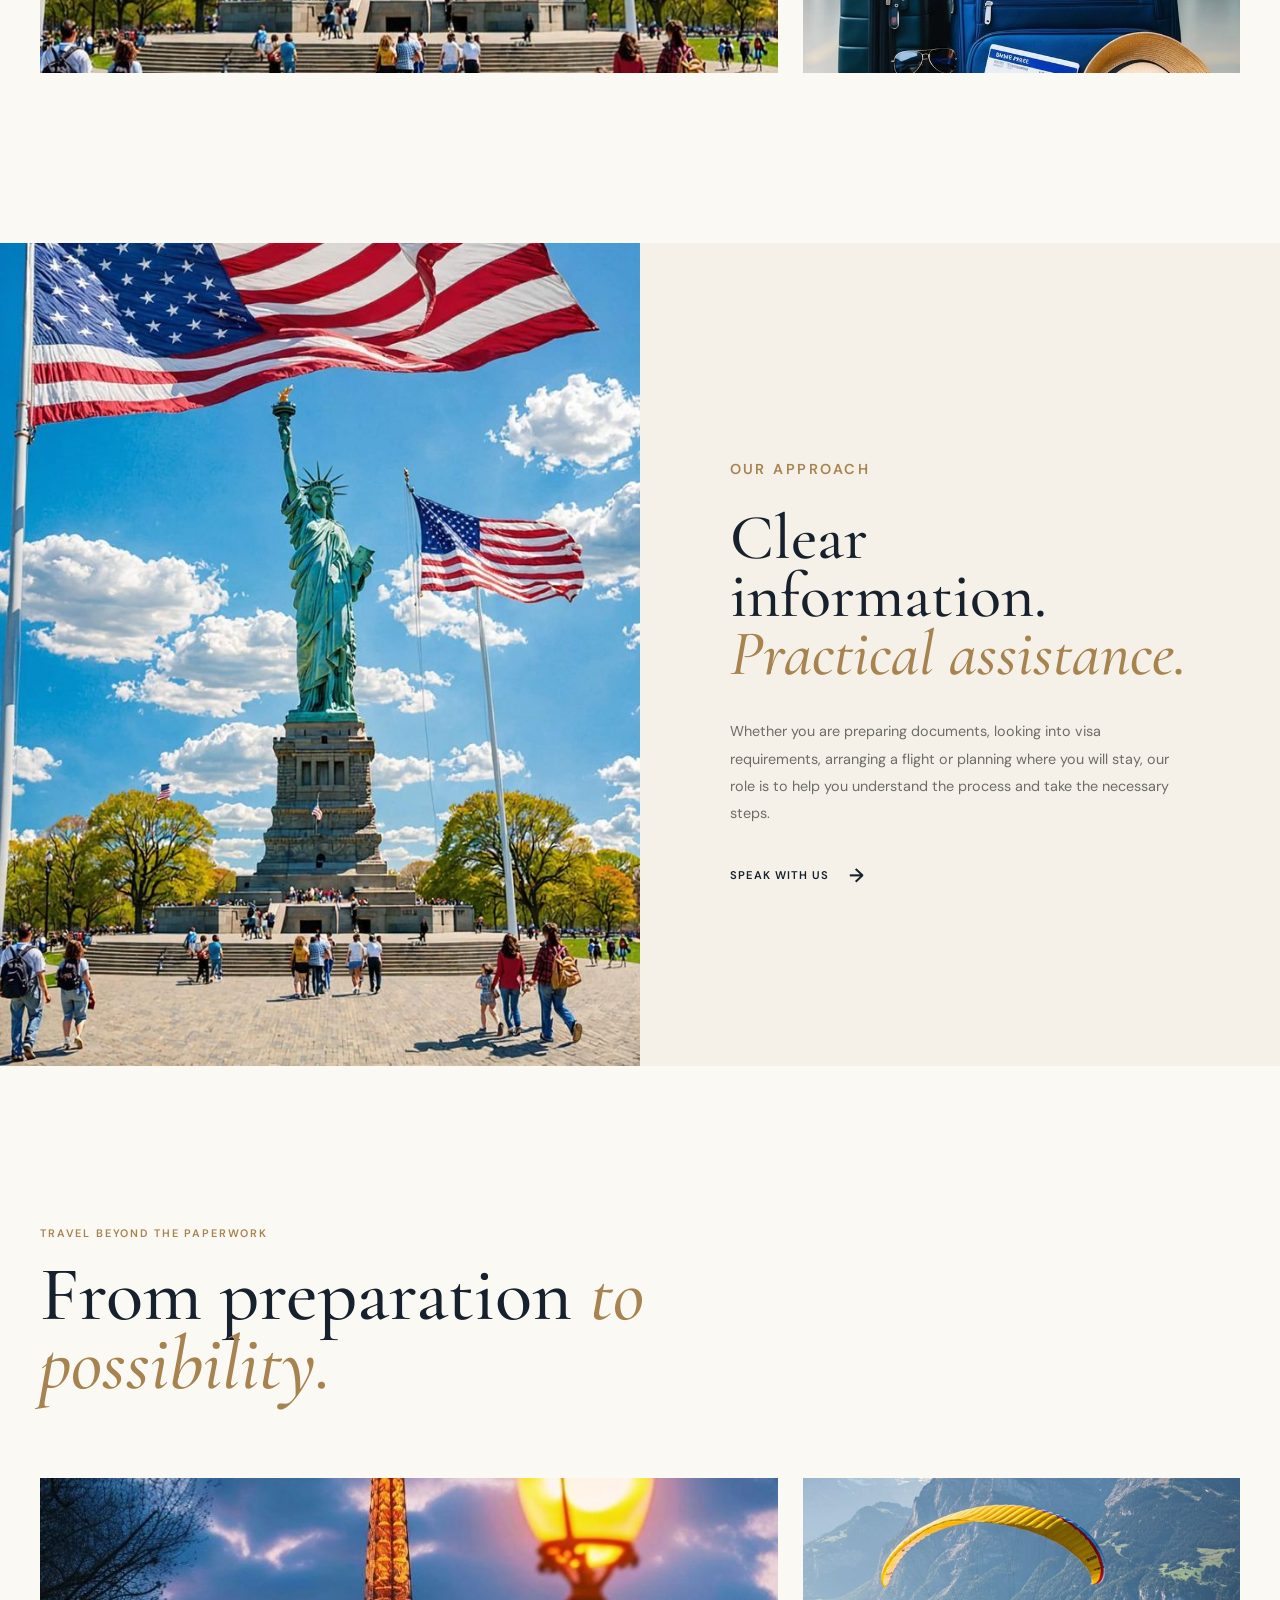
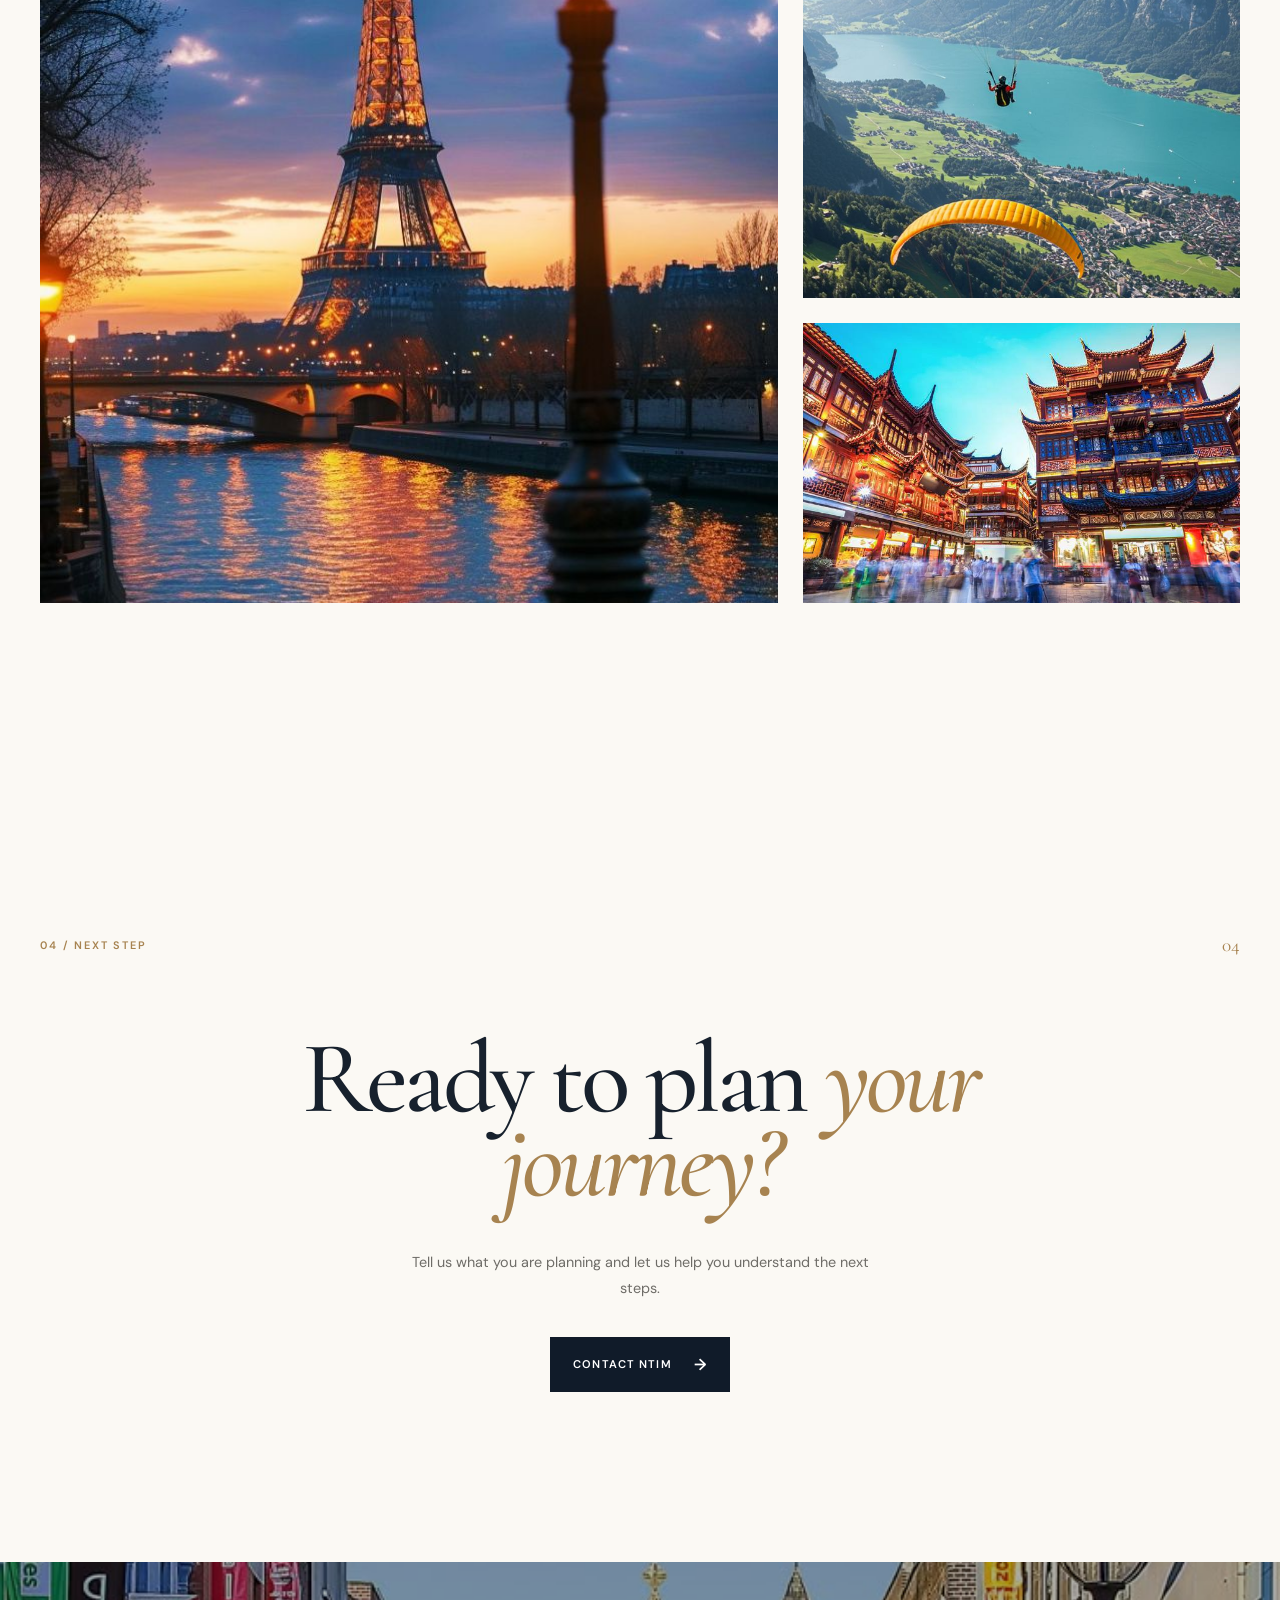
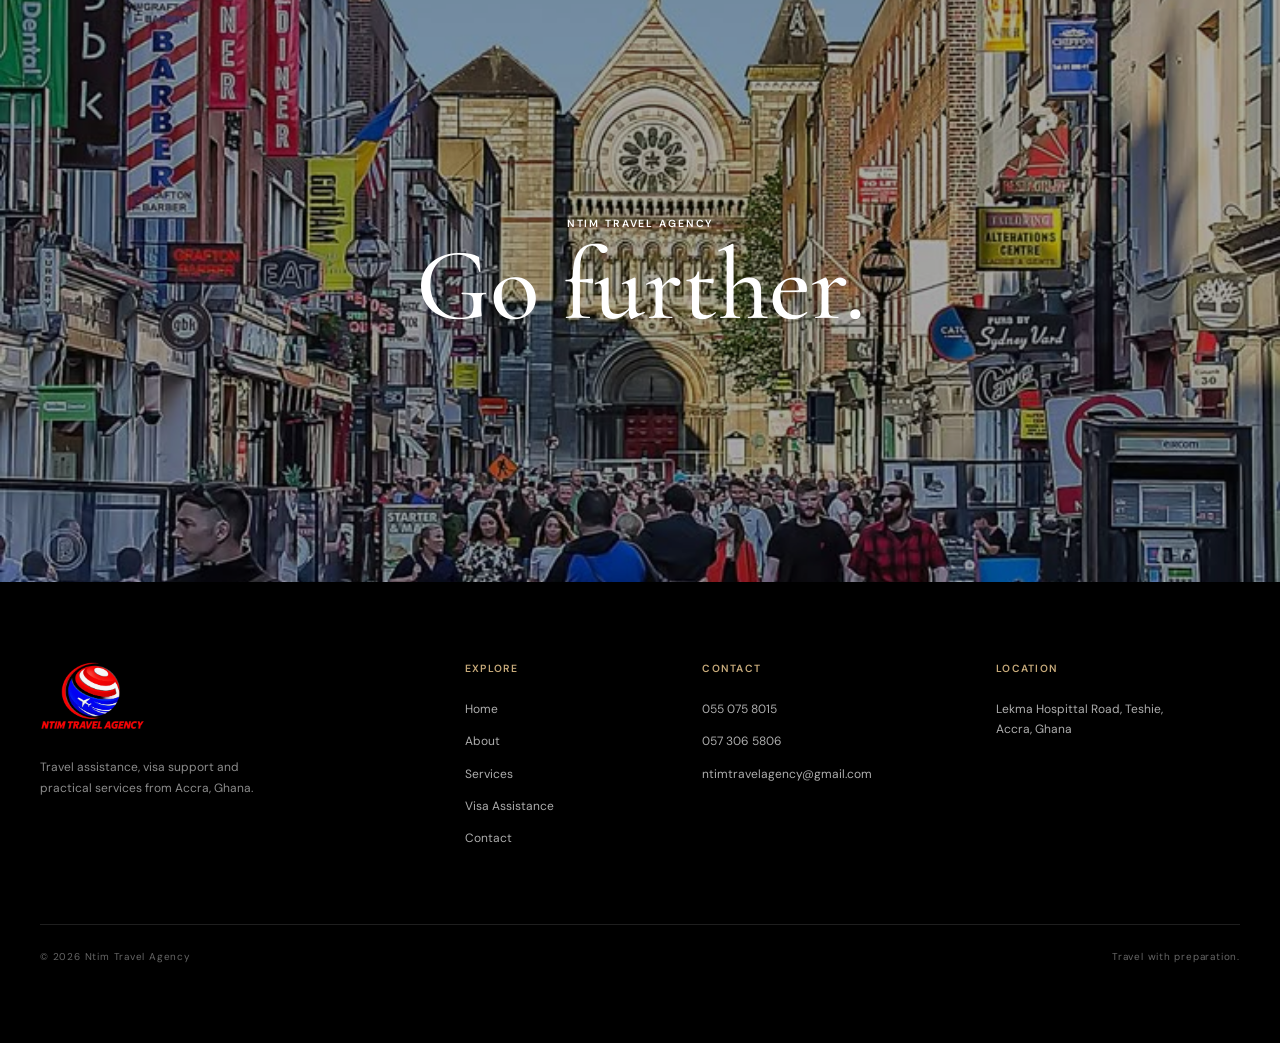
==== commit 220685c4: "Add files via upload" ====
--- a/about.html
+++ b/about.html
@@ -335,7 +335,7 @@
 
                     </div>
 
-                        ↗
+                        
 
                 </a>
 
@@ -362,7 +362,7 @@
 
                     </div>
 
-                        ↗
+                        
 
                 </a>
 
@@ -390,7 +390,7 @@
 
                     </div>
 
-                        ↗
+                        
 
                 </a>
 
@@ -417,7 +417,7 @@
 
                     </div>
 
-                        ↗
+                        
 
                 </a>
 
@@ -445,7 +445,7 @@
 
                     </div>
 
-                        ↗
+                        
 
                 </a>
 
